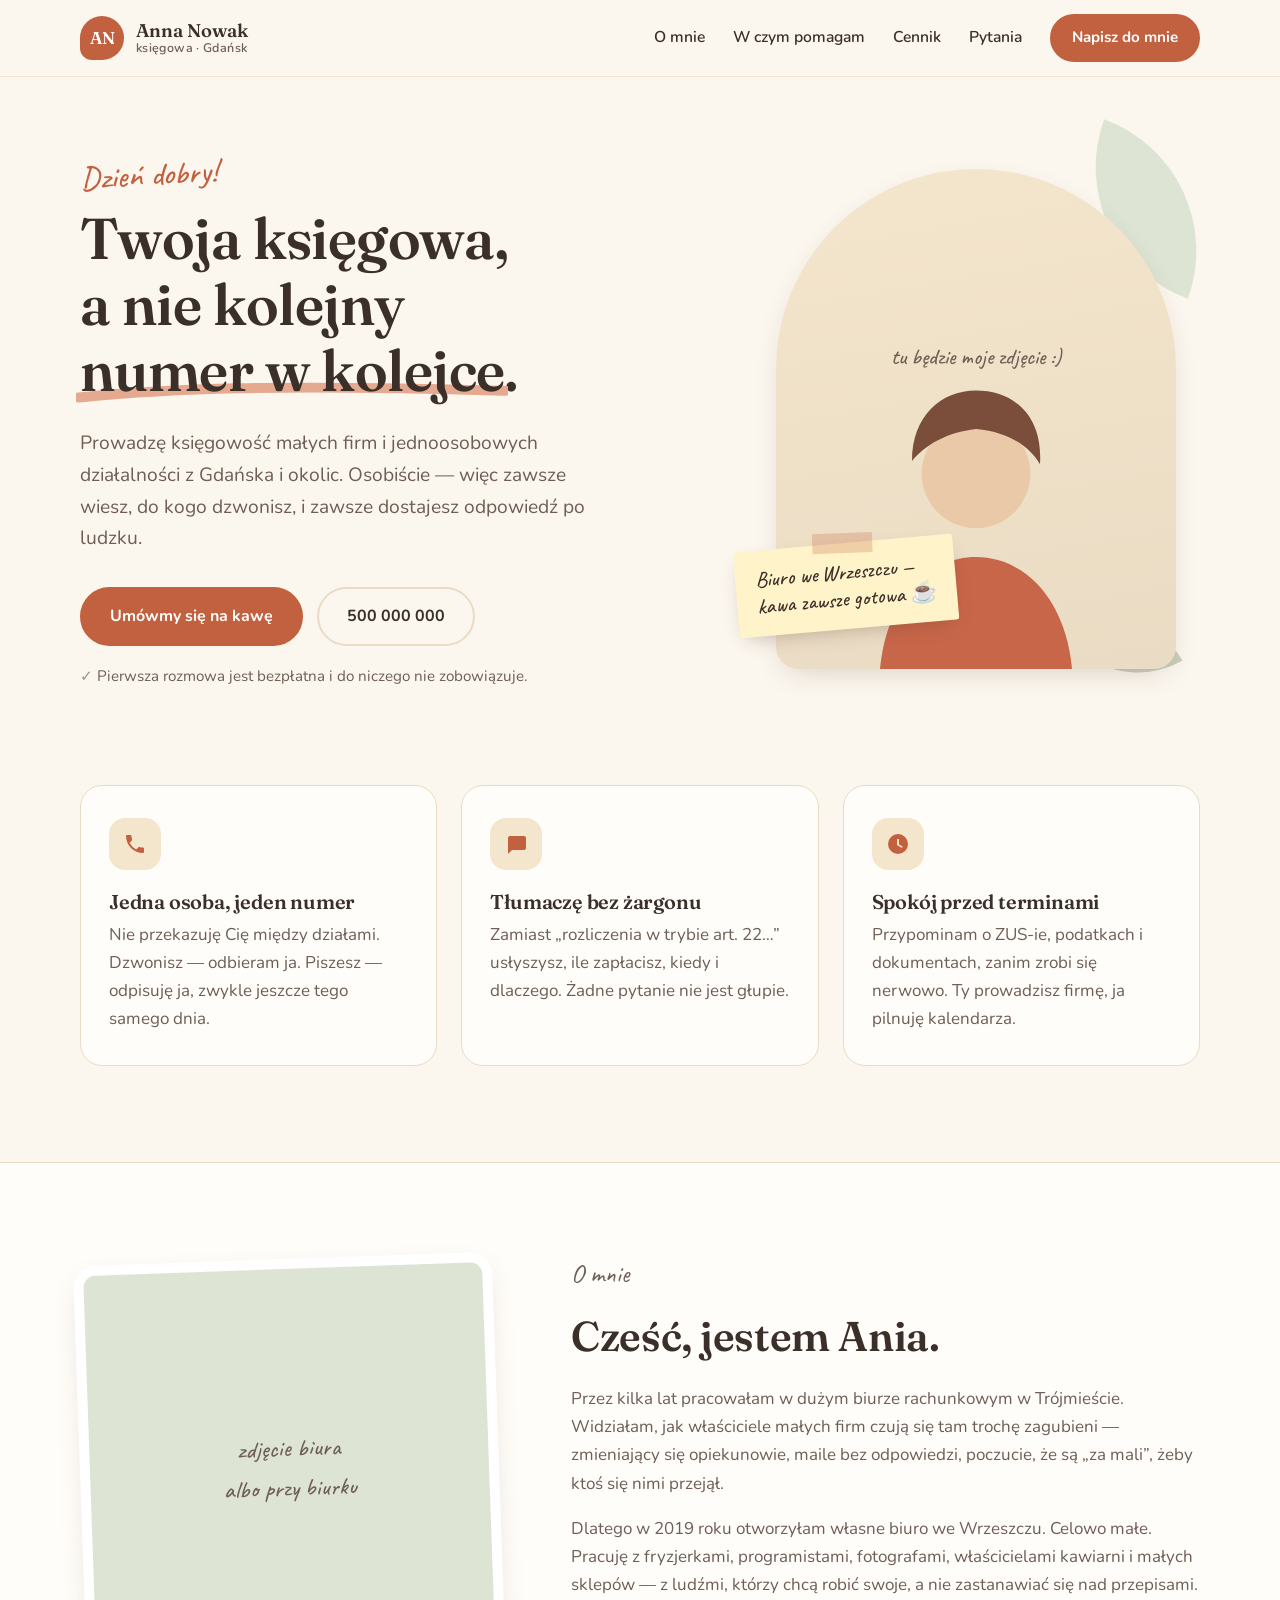
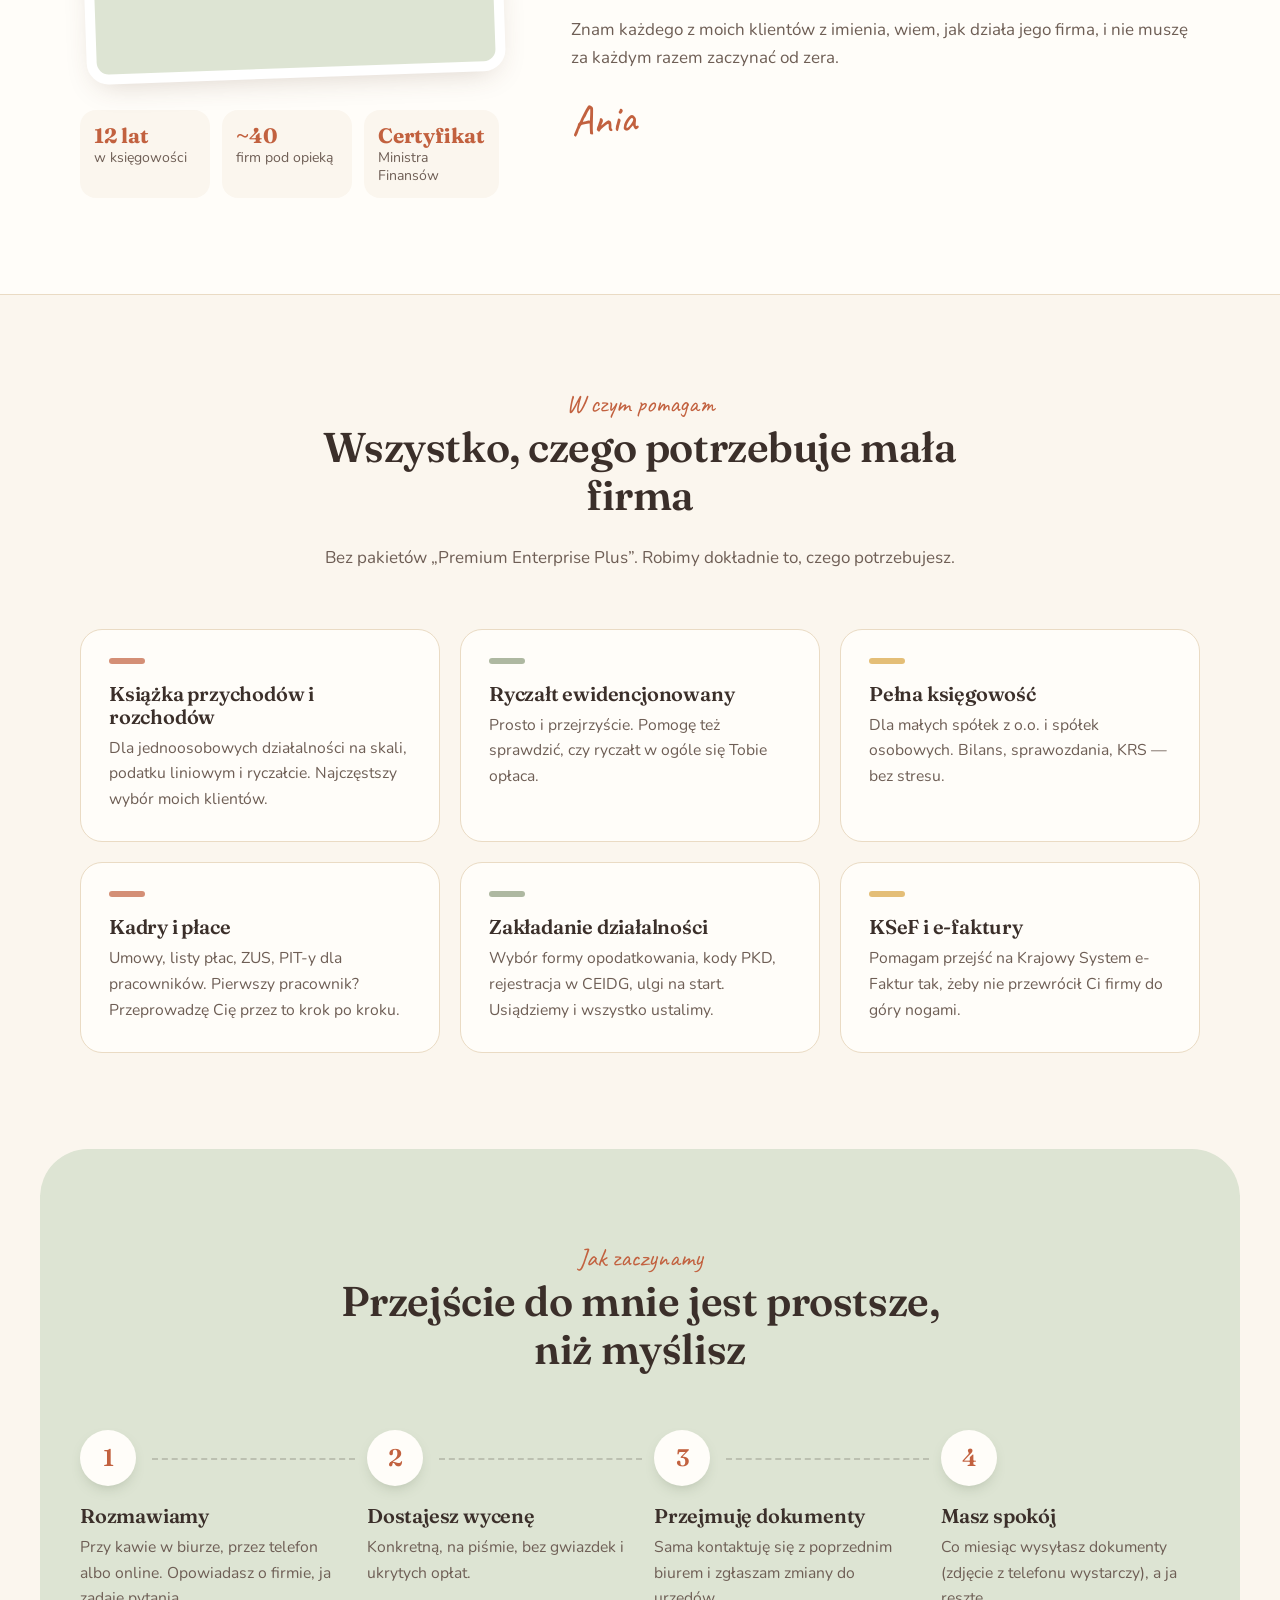
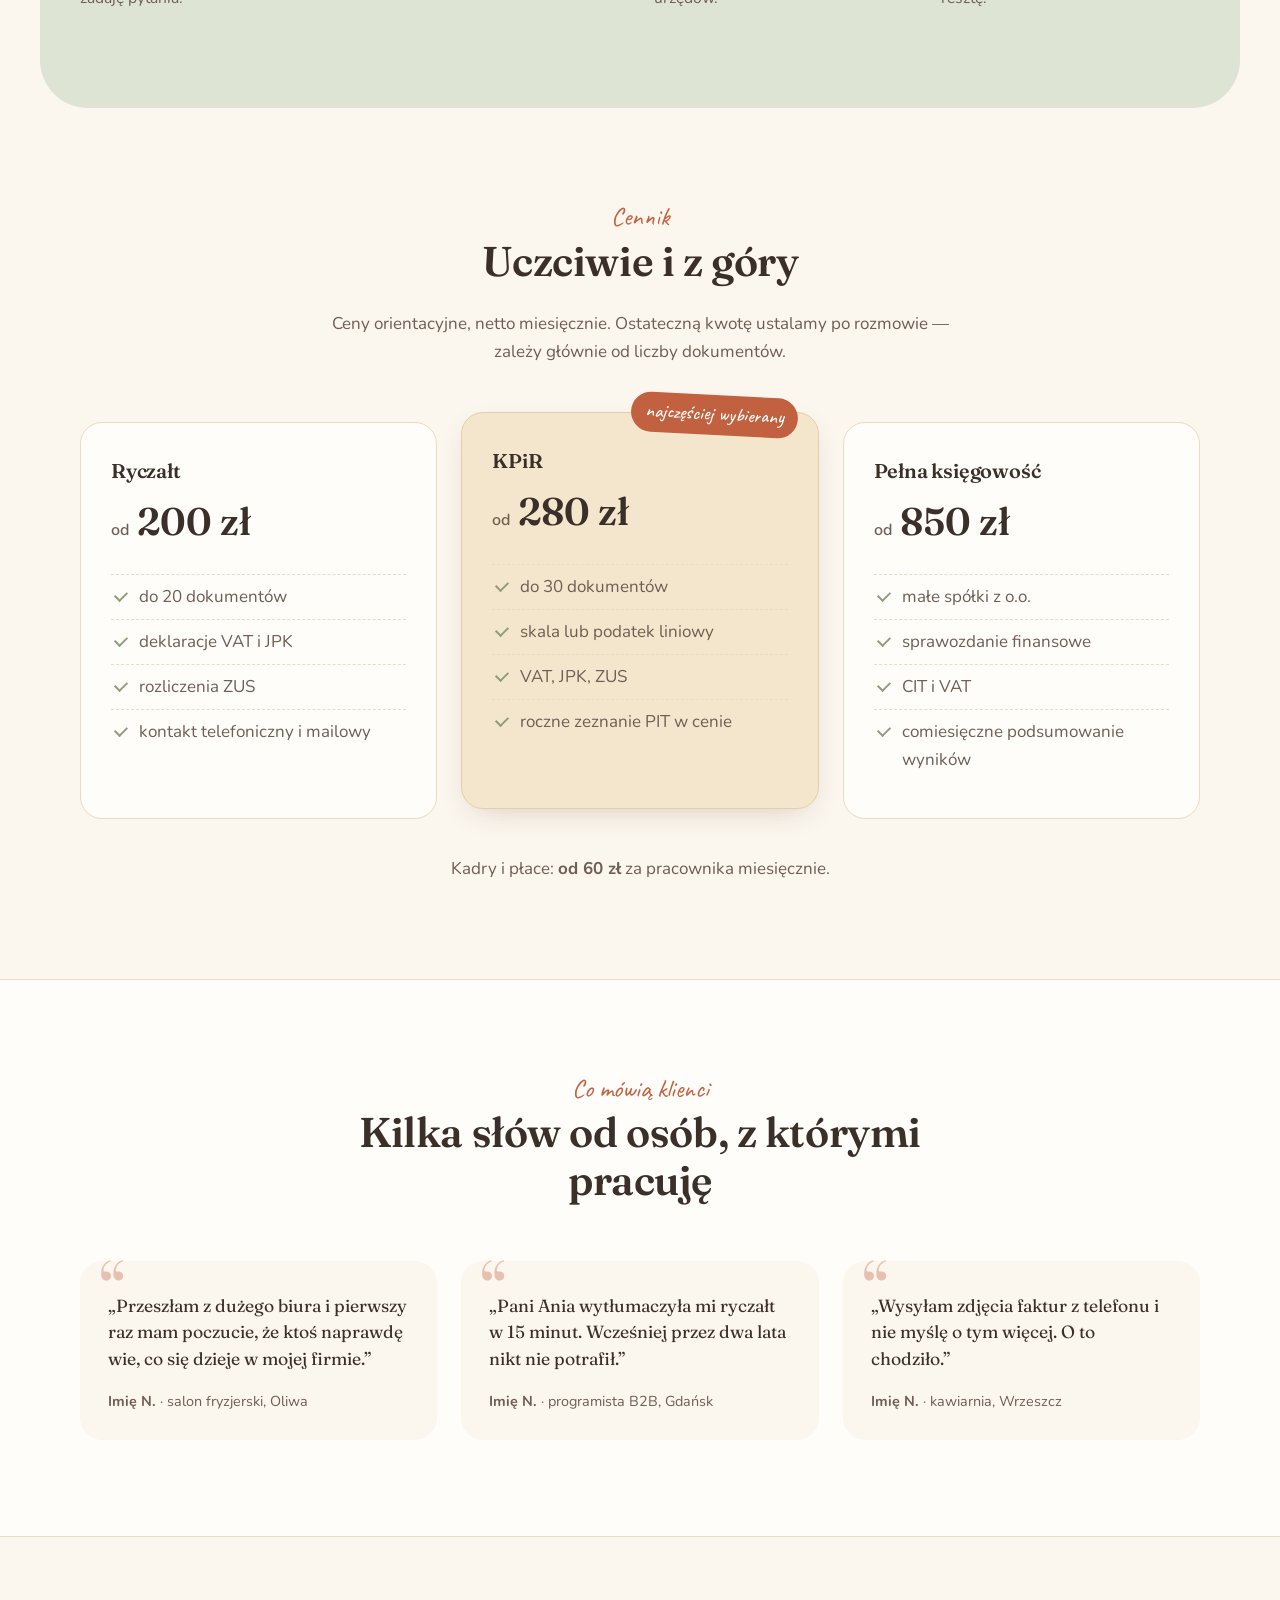
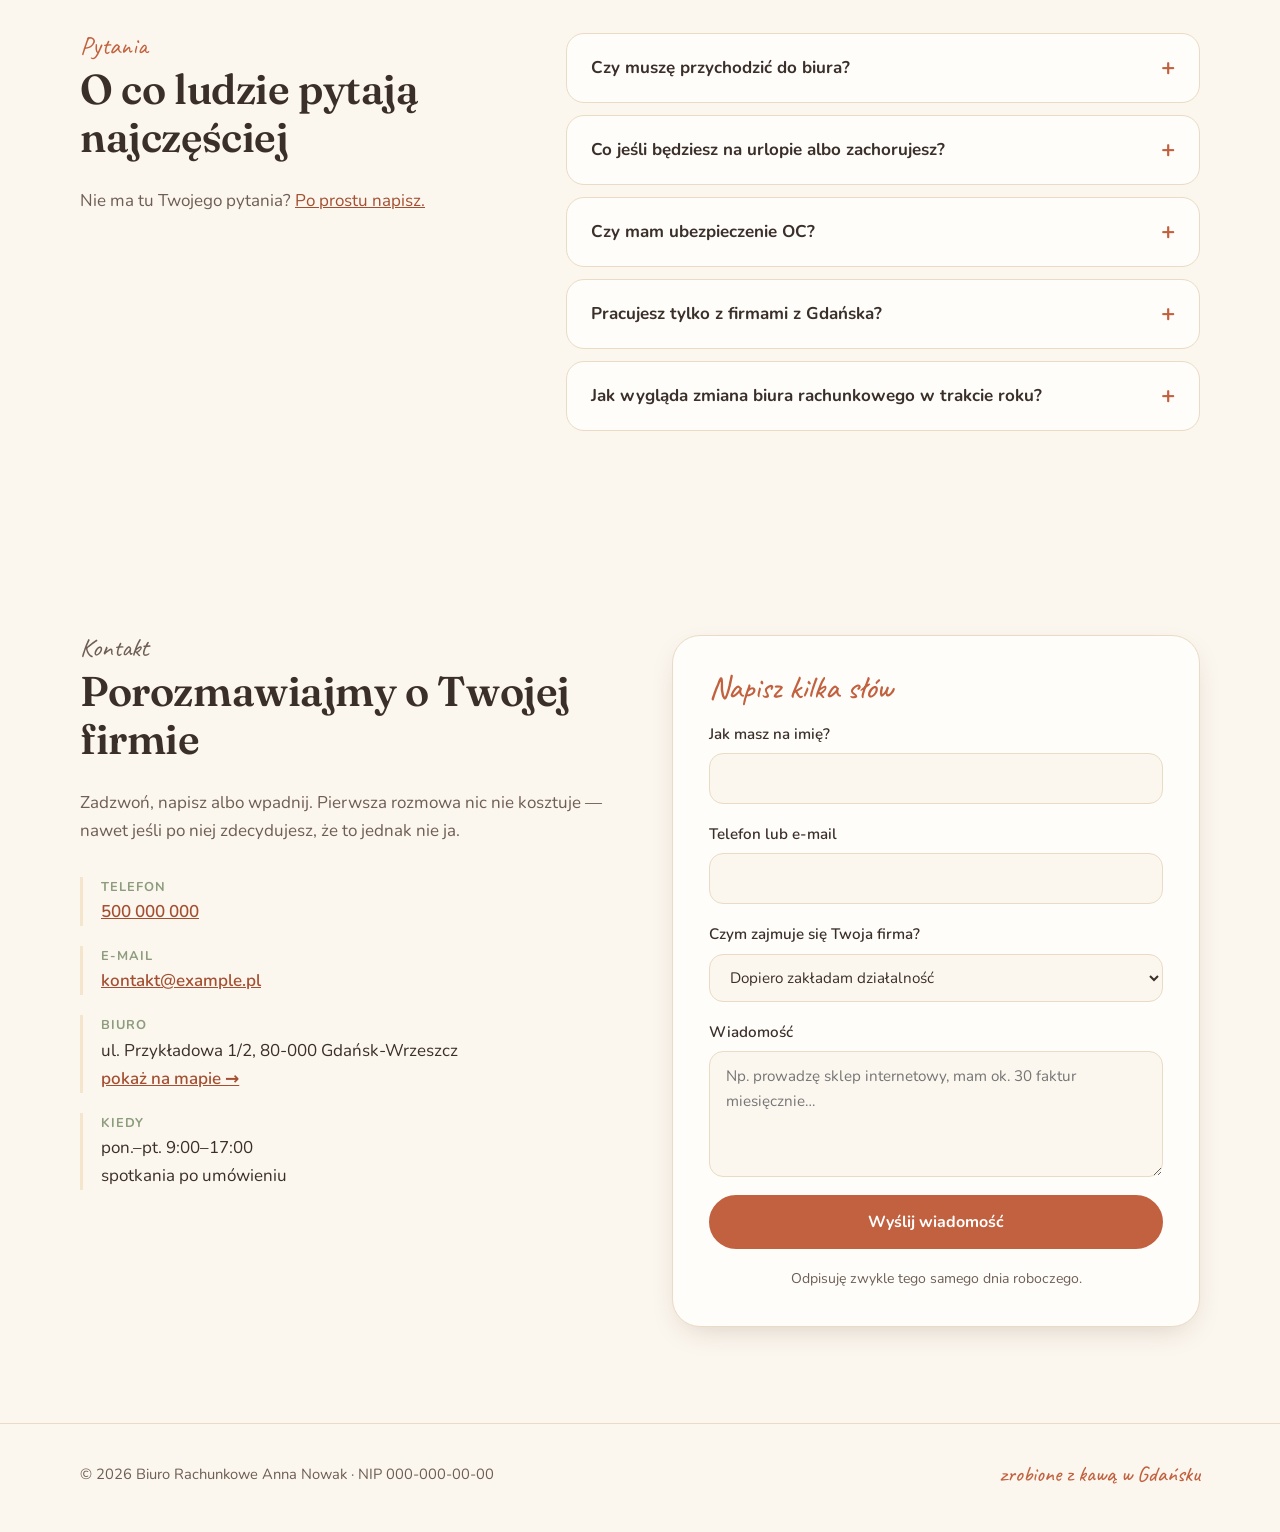
==== index.html @ 8cbbd79c "Pierwsza wersja strony księgowej (terakota + granat) Co-Authored-By: Claude Opus 5.5 <noreply@anthro" ====
<!doctype html>
<html lang="pl">
<head>
  <meta charset="utf-8">
  <meta name="viewport" content="width=device-width, initial-scale=1">
  <!-- Wersja testowa: usuń tę linijkę przed oficjalnym startem -->
  <meta name="robots" content="noindex, nofollow">
  <title>Anna Nowak — księgowa w Gdańsku</title>
  <meta name="description" content="Księgowość dla małych firm i jednoosobowych działalności w Gdańsku. Prowadzę ją osobiście — spokojnie, bez żargonu i bez call center.">
  <link rel="preconnect" href="https://fonts.googleapis.com">
  <link rel="preconnect" href="https://fonts.gstatic.com" crossorigin>
  <link href="https://fonts.googleapis.com/css2?family=Caveat:wght@500;700&family=Fraunces:opsz,wght@9..144,400;9..144,600&family=Nunito:wght@400;600;700&display=swap" rel="stylesheet">
  <link rel="stylesheet" href="style.css">
</head>
<body>

<!-- ============ NAWIGACJA ============ -->
<header class="nav">
  <div class="wrap nav__inner">
    <a href="#" class="logo">
      <span class="logo__mark">AN</span>
      <span class="logo__text">Anna Nowak<small>księgowa · Gdańsk</small></span>
    </a>
    <button class="nav__toggle" aria-label="Menu" aria-expanded="false">
      <span></span><span></span>
    </button>
    <nav class="nav__links">
      <a href="#o-mnie">O mnie</a>
      <a href="#uslugi">W czym pomagam</a>
      <a href="#cennik">Cennik</a>
      <a href="#pytania">Pytania</a>
      <a href="#kontakt" class="btn btn--small">Napisz do mnie</a>
    </nav>
  </div>
</header>

<main>

<!-- ============ HERO ============ -->
<section class="hero">
  <div class="wrap hero__grid">
    <div class="hero__text">
      <p class="hand hero__hello">Dzień dobry!</p>
      <h1>Twoja księgowa, <br>a nie kolejny <span class="underline">numer w kolejce</span>.</h1>
      <p class="lead">
        Prowadzę księgowość małych firm i jednoosobowych działalności z Gdańska i okolic.
        Osobiście — więc zawsze wiesz, do kogo dzwonisz, i zawsze dostajesz odpowiedź po ludzku.
      </p>
      <div class="hero__cta">
        <a href="#kontakt" class="btn">Umówmy się na kawę</a>
        <a href="tel:+48500000000" class="btn btn--ghost">500 000 000</a>
      </div>
      <p class="hero__note">Pierwsza rozmowa jest bezpłatna i do niczego nie zobowiązuje.</p>
    </div>

    <div class="hero__photo">
      <!-- Podmień na prawdziwe zdjęcie: <img src="zdjecie.jpg" alt="Anna Nowak w swoim biurze"> -->
      <div class="portrait">
        <svg viewBox="0 0 200 200" aria-hidden="true" class="portrait__art">
          <circle cx="100" cy="78" r="34" fill="#E9C9A8"/>
          <path d="M60 70c0-28 18-44 40-44s42 14 40 46c-6-10-18-20-40-22-18 2-32 10-40 20z" fill="#7A4E3A"/>
          <path d="M40 200c4-44 30-70 60-70s56 26 60 70z" fill="#C8664A"/>
        </svg>
        <span class="hand portrait__label">tu będzie moje zdjęcie :)</span>
      </div>
      <div class="sticky">
        <span class="hand">Biuro we Wrzeszczu —<br>kawa zawsze gotowa ☕</span>
      </div>
      <div class="leaf leaf--1" aria-hidden="true"></div>
      <div class="leaf leaf--2" aria-hidden="true"></div>
    </div>
  </div>
</section>

<!-- ============ DLACZEGO JA ============ -->
<section class="why">
  <div class="wrap">
    <div class="why__grid">
      <article class="card">
        <div class="card__icon">
          <svg viewBox="0 0 24 24"><path d="M6.6 10.8a15.1 15.1 0 0 0 6.6 6.6l2.2-2.2a1 1 0 0 1 1-.25 11.4 11.4 0 0 0 3.6.57 1 1 0 0 1 1 1V20a1 1 0 0 1-1 1A17 17 0 0 1 3 4a1 1 0 0 1 1-1h3.5a1 1 0 0 1 1 1c0 1.25.2 2.45.57 3.57a1 1 0 0 1-.25 1z"/></svg>
        </div>
        <h3>Jedna osoba, jeden numer</h3>
        <p>Nie przekazuję Cię między działami. Dzwonisz — odbieram ja. Piszesz — odpisuję ja, zwykle jeszcze tego samego dnia.</p>
      </article>
      <article class="card">
        <div class="card__icon">
          <svg viewBox="0 0 24 24"><path d="M4 4h16a2 2 0 0 1 2 2v10a2 2 0 0 1-2 2H8l-4 4V6a2 2 0 0 1 2-2z"/></svg>
        </div>
        <h3>Tłumaczę bez żargonu</h3>
        <p>Zamiast „rozliczenia w trybie art. 22…” usłyszysz, ile zapłacisz, kiedy i dlaczego. Żadne pytanie nie jest głupie.</p>
      </article>
      <article class="card">
        <div class="card__icon">
          <svg viewBox="0 0 24 24"><path d="M12 2a10 10 0 1 0 0 20 10 10 0 0 0 0-20zm1 5v5.4l3.7 2.2-.8 1.3L11 13V7z"/></svg>
        </div>
        <h3>Spokój przed terminami</h3>
        <p>Przypominam o ZUS-ie, podatkach i dokumentach, zanim zrobi się nerwowo. Ty prowadzisz firmę, ja pilnuję kalendarza.</p>
      </article>
    </div>
  </div>
</section>

<!-- ============ O MNIE ============ -->
<section class="about" id="o-mnie">
  <div class="wrap about__grid">
    <div class="about__side">
      <div class="about__frame">
        <!-- Drugie zdjęcie, np. biurko / biuro: <img src="biuro.jpg" alt="Moje biuro"> -->
        <div class="about__placeholder hand">zdjęcie biura<br>albo przy biurku</div>
      </div>
      <ul class="facts">
        <li><strong>12 lat</strong> w księgowości</li>
        <li><strong>~40</strong> firm pod opieką</li>
        <li><strong>Certyfikat</strong> Ministra Finansów</li>
      </ul>
    </div>
    <div class="about__text">
      <p class="eyebrow">O mnie</p>
      <h2>Cześć, jestem Ania.</h2>
      <p>
        Przez kilka lat pracowałam w dużym biurze rachunkowym w Trójmieście. Widziałam, jak
        właściciele małych firm czują się tam trochę zagubieni — zmieniający się opiekunowie,
        maile bez odpowiedzi, poczucie, że są „za mali”, żeby ktoś się nimi przejął.
      </p>
      <p>
        Dlatego w 2019 roku otworzyłam własne biuro we Wrzeszczu. Celowo małe. Pracuję z
        fryzjerkami, programistami, fotografami, właścicielami kawiarni i małych sklepów —
        z ludźmi, którzy chcą robić swoje, a nie zastanawiać się nad przepisami.
      </p>
      <p>
        Znam każdego z moich klientów z imienia, wiem, jak działa jego firma, i nie muszę
        za każdym razem zaczynać od zera.
      </p>
      <p class="signature hand">Ania</p>
    </div>
  </div>
</section>

<!-- ============ USŁUGI ============ -->
<section class="services" id="uslugi">
  <div class="wrap">
    <div class="section-head">
      <p class="eyebrow">W czym pomagam</p>
      <h2>Wszystko, czego potrzebuje mała firma</h2>
      <p class="section-head__sub">Bez pakietów „Premium Enterprise Plus”. Robimy dokładnie to, czego potrzebujesz.</p>
    </div>

    <div class="services__grid">
      <div class="service">
        <h3>Książka przychodów i rozchodów</h3>
        <p>Dla jednoosobowych działalności na skali, podatku liniowym i ryczałcie. Najczęstszy wybór moich klientów.</p>
      </div>
      <div class="service">
        <h3>Ryczałt ewidencjonowany</h3>
        <p>Prosto i przejrzyście. Pomogę też sprawdzić, czy ryczałt w ogóle się Tobie opłaca.</p>
      </div>
      <div class="service">
        <h3>Pełna księgowość</h3>
        <p>Dla małych spółek z o.o. i spółek osobowych. Bilans, sprawozdania, KRS — bez stresu.</p>
      </div>
      <div class="service">
        <h3>Kadry i płace</h3>
        <p>Umowy, listy płac, ZUS, PIT-y dla pracowników. Pierwszy pracownik? Przeprowadzę Cię przez to krok po kroku.</p>
      </div>
      <div class="service">
        <h3>Zakładanie działalności</h3>
        <p>Wybór formy opodatkowania, kody PKD, rejestracja w CEIDG, ulgi na start. Usiądziemy i wszystko ustalimy.</p>
      </div>
      <div class="service">
        <h3>KSeF i e-faktury</h3>
        <p>Pomagam przejść na Krajowy System e-Faktur tak, żeby nie przewrócił Ci firmy do góry nogami.</p>
      </div>
    </div>
  </div>
</section>

<!-- ============ JAK ZACZYNAMY ============ -->
<section class="steps">
  <div class="wrap">
    <div class="section-head">
      <p class="eyebrow">Jak zaczynamy</p>
      <h2>Przejście do mnie jest prostsze, niż myślisz</h2>
    </div>
    <ol class="steps__list">
      <li>
        <span class="steps__num">1</span>
        <h3>Rozmawiamy</h3>
        <p>Przy kawie w biurze, przez telefon albo online. Opowiadasz o firmie, ja zadaję pytania.</p>
      </li>
      <li>
        <span class="steps__num">2</span>
        <h3>Dostajesz wycenę</h3>
        <p>Konkretną, na piśmie, bez gwiazdek i ukrytych opłat.</p>
      </li>
      <li>
        <span class="steps__num">3</span>
        <h3>Przejmuję dokumenty</h3>
        <p>Sama kontaktuję się z poprzednim biurem i zgłaszam zmiany do urzędów.</p>
      </li>
      <li>
        <span class="steps__num">4</span>
        <h3>Masz spokój</h3>
        <p>Co miesiąc wysyłasz dokumenty (zdjęcie z telefonu wystarczy), a ja resztę.</p>
      </li>
    </ol>
  </div>
</section>

<!-- ============ CENNIK ============ -->
<section class="pricing" id="cennik">
  <div class="wrap">
    <div class="section-head">
      <p class="eyebrow">Cennik</p>
      <h2>Uczciwie i z góry</h2>
      <p class="section-head__sub">Ceny orientacyjne, netto miesięcznie. Ostateczną kwotę ustalamy po rozmowie — zależy głównie od liczby dokumentów.</p>
    </div>

    <div class="pricing__grid">
      <div class="price">
        <h3>Ryczałt</h3>
        <p class="price__amount"><span>od</span> 200 zł</p>
        <ul>
          <li>do 20 dokumentów</li>
          <li>deklaracje VAT i JPK</li>
          <li>rozliczenia ZUS</li>
          <li>kontakt telefoniczny i mailowy</li>
        </ul>
      </div>
      <div class="price price--featured">
        <span class="price__badge hand">najczęściej wybierany</span>
        <h3>KPiR</h3>
        <p class="price__amount"><span>od</span> 280 zł</p>
        <ul>
          <li>do 30 dokumentów</li>
          <li>skala lub podatek liniowy</li>
          <li>VAT, JPK, ZUS</li>
          <li>roczne zeznanie PIT w cenie</li>
        </ul>
      </div>
      <div class="price">
        <h3>Pełna księgowość</h3>
        <p class="price__amount"><span>od</span> 850 zł</p>
        <ul>
          <li>małe spółki z o.o.</li>
          <li>sprawozdanie finansowe</li>
          <li>CIT i VAT</li>
          <li>comiesięczne podsumowanie wyników</li>
        </ul>
      </div>
    </div>
    <p class="pricing__extra">Kadry i płace: <strong>od 60 zł</strong> za pracownika miesięcznie.</p>
  </div>
</section>

<!-- ============ OPINIE ============ -->
<!-- UWAGA: poniższe opinie są przykładowe — podmień je na prawdziwe opinie klientów (za ich zgodą) albo usuń sekcję. -->
<section class="testimonials">
  <div class="wrap">
    <div class="section-head">
      <p class="eyebrow">Co mówią klienci</p>
      <h2>Kilka słów od osób, z którymi pracuję</h2>
    </div>
    <div class="testimonials__grid">
      <figure class="quote">
        <blockquote>„Przeszłam z dużego biura i pierwszy raz mam poczucie, że ktoś naprawdę wie, co się dzieje w mojej firmie.”</blockquote>
        <figcaption><strong>Imię N.</strong> · salon fryzjerski, Oliwa</figcaption>
      </figure>
      <figure class="quote">
        <blockquote>„Pani Ania wytłumaczyła mi ryczałt w 15 minut. Wcześniej przez dwa lata nikt nie potrafił.”</blockquote>
        <figcaption><strong>Imię N.</strong> · programista B2B, Gdańsk</figcaption>
      </figure>
      <figure class="quote">
        <blockquote>„Wysyłam zdjęcia faktur z telefonu i nie myślę o tym więcej. O to chodziło.”</blockquote>
        <figcaption><strong>Imię N.</strong> · kawiarnia, Wrzeszcz</figcaption>
      </figure>
    </div>
  </div>
</section>

<!-- ============ FAQ ============ -->
<section class="faq" id="pytania">
  <div class="wrap faq__wrap">
    <div class="section-head section-head--left">
      <p class="eyebrow">Pytania</p>
      <h2>O co ludzie pytają najczęściej</h2>
      <p class="section-head__sub">Nie ma tu Twojego pytania? <a href="#kontakt">Po prostu napisz.</a></p>
    </div>
    <div class="faq__list">
      <details>
        <summary>Czy muszę przychodzić do biura?</summary>
        <p>Nie. Większość klientów przesyła dokumenty mailem lub przez aplikację, a rozmawiamy przez telefon. Ale jeśli wolisz spotkać się osobiście — zapraszam do Wrzeszcza.</p>
      </details>
      <details>
        <summary>Co jeśli będziesz na urlopie albo zachorujesz?</summary>
        <p>Terminy mam zaplanowane z wyprzedzeniem, a na wypadek dłuższej nieobecności współpracuję z zaufaną księgową, która zna moje procedury. Zawsze wiesz o tym z góry.</p>
      </details>
      <details>
        <summary>Czy mam ubezpieczenie OC?</summary>
        <p>Tak, mam obowiązkowe ubezpieczenie OC biura rachunkowego. Jeśli popełnię błąd — odpowiadam za niego ja, nie Ty.</p>
      </details>
      <details>
        <summary>Pracujesz tylko z firmami z Gdańska?</summary>
        <p>Najwięcej moich klientów jest z Trójmiasta, ale dzięki pracy zdalnej prowadzę też firmy z całej Polski.</p>
      </details>
      <details>
        <summary>Jak wygląda zmiana biura rachunkowego w trakcie roku?</summary>
        <p>To prostsze, niż się wydaje. Zwykle wystarczy wypowiedzieć umowę obecnemu biuru, a resztą — przejęciem dokumentów i zgłoszeniami — zajmę się ja.</p>
      </details>
    </div>
  </div>
</section>

<!-- ============ KONTAKT ============ -->
<section class="contact" id="kontakt">
  <div class="wrap contact__grid">
    <div class="contact__info">
      <p class="eyebrow">Kontakt</p>
      <h2>Porozmawiajmy o Twojej firmie</h2>
      <p>Zadzwoń, napisz albo wpadnij. Pierwsza rozmowa nic nie kosztuje — nawet jeśli po niej zdecydujesz, że to jednak nie ja.</p>

      <ul class="contact__list">
        <li>
          <span class="contact__label">Telefon</span>
          <a href="tel:+48500000000">500 000 000</a>
        </li>
        <li>
          <span class="contact__label">E-mail</span>
          <a href="mailto:kontakt@example.pl">kontakt@example.pl</a>
        </li>
        <li>
          <span class="contact__label">Biuro</span>
          ul. Przykładowa 1/2, 80-000 Gdańsk-Wrzeszcz<br>
          <a href="https://maps.google.com/?q=Gdańsk+Wrzeszcz" target="_blank" rel="noopener">pokaż na mapie →</a>
        </li>
        <li>
          <span class="contact__label">Kiedy</span>
          pon.–pt. 9:00–17:00<br>spotkania po umówieniu
        </li>
      </ul>
    </div>

    <form class="contact__form" action="mailto:kontakt@example.pl" method="post" enctype="text/plain">
      <p class="hand contact__form-title">Napisz kilka słów</p>
      <label>
        Jak masz na imię?
        <input type="text" name="imie" required>
      </label>
      <label>
        Telefon lub e-mail
        <input type="text" name="kontakt" required>
      </label>
      <label>
        Czym zajmuje się Twoja firma?
        <select name="forma">
          <option>Dopiero zakładam działalność</option>
          <option>Jednoosobowa działalność</option>
          <option>Spółka</option>
          <option>Jeszcze nie wiem</option>
        </select>
      </label>
      <label>
        Wiadomość
        <textarea name="wiadomosc" rows="4" placeholder="Np. prowadzę sklep internetowy, mam ok. 30 faktur miesięcznie…"></textarea>
      </label>
      <button type="submit" class="btn btn--full">Wyślij wiadomość</button>
      <p class="contact__small">Odpisuję zwykle tego samego dnia roboczego.</p>
    </form>
  </div>
</section>

</main>

<footer class="footer">
  <div class="wrap footer__inner">
    <p>© <span id="year"></span> Biuro Rachunkowe Anna Nowak · NIP 000-000-00-00</p>
    <p class="hand">zrobione z kawą w Gdańsku</p>
  </div>
</footer>

<script>
  document.getElementById('year').textContent = new Date().getFullYear();
  const toggle = document.querySelector('.nav__toggle');
  const links = document.querySelector('.nav__links');
  toggle.addEventListener('click', () => {
    const open = links.classList.toggle('is-open');
    toggle.classList.toggle('is-open', open);
    toggle.setAttribute('aria-expanded', open);
  });
  links.querySelectorAll('a').forEach(a => a.addEventListener('click', () => {
    links.classList.remove('is-open');
    toggle.classList.remove('is-open');
    toggle.setAttribute('aria-expanded', false);
  }));
</script>
</body>
</html>
---- style.css ----
:root {
  --cream: #FBF6EE;
  --paper: #FFFDF9;
  --butter: #F4E6CC;
  --sand: #EADBC4;
  --ink: #3B2F2A;
  --ink-soft: #6E5E55;
  --terra: #C2613F;
  --terra-dark: #A44F31;
  --sage: #8C9C7C;
  --sage-light: #DDE4D3;
  --radius: 22px;
  --shadow: 0 10px 30px -12px rgba(92, 60, 40, .25);
  --serif: 'Fraunces', Georgia, serif;
  --sans: 'Nunito', system-ui, sans-serif;
  --hand: 'Caveat', cursive;
}

* { box-sizing: border-box; margin: 0; padding: 0; }

html { scroll-behavior: smooth; scroll-padding-top: 90px; }

body {
  font-family: var(--sans);
  font-size: 17px;
  line-height: 1.65;
  color: var(--ink);
  background: var(--cream);
  -webkit-font-smoothing: antialiased;
}

img { max-width: 100%; display: block; }
a { color: var(--terra-dark); }

.wrap { width: min(1120px, 100% - 40px); margin-inline: auto; }

h1, h2, h3 { font-family: var(--serif); font-weight: 600; line-height: 1.15; letter-spacing: -.01em; }
h1 { font-size: clamp(2.3rem, 5vw, 3.6rem); }
h2 { font-size: clamp(1.8rem, 3.6vw, 2.6rem); margin-bottom: .6em; }
h3 { font-size: 1.25rem; margin-bottom: .4em; }

.hand { font-family: var(--hand); font-weight: 500; }

.eyebrow {
  font-family: var(--hand);
  font-size: 1.6rem;
  color: var(--terra);
  line-height: 1;
  margin-bottom: .3em;
}

section { padding: 96px 0; }

/* ---------- przyciski ---------- */
.btn {
  display: inline-block;
  padding: 14px 28px;
  border-radius: 999px;
  background: var(--terra);
  color: #fff;
  font-weight: 700;
  text-decoration: none;
  border: 2px solid var(--terra);
  transition: transform .2s, background .2s, box-shadow .2s;
  cursor: pointer;
  font-family: inherit;
  font-size: 1rem;
}
.btn:hover { background: var(--terra-dark); border-color: var(--terra-dark); transform: translateY(-2px); box-shadow: var(--shadow); }
.btn--ghost { background: transparent; color: var(--ink); border-color: var(--sand); }
.btn--ghost:hover { background: var(--paper); color: var(--ink); border-color: var(--terra); }
.btn--small { padding: 9px 20px; font-size: .95rem; }
.btn--full { width: 100%; }

/* ---------- nawigacja ---------- */
.nav {
  position: sticky; top: 0; z-index: 50;
  background: rgba(251, 246, 238, .88);
  backdrop-filter: blur(10px);
  border-bottom: 1px solid rgba(234, 219, 196, .6);
}
.nav__inner { display: flex; align-items: center; justify-content: space-between; height: 76px; }

.logo { display: flex; align-items: center; gap: 12px; text-decoration: none; color: var(--ink); }
.logo__mark {
  display: grid; place-items: center;
  width: 44px; height: 44px;
  border-radius: 50% 50% 50% 12px;
  background: var(--terra); color: #fff;
  font-family: var(--serif); font-weight: 600;
}
.logo__text { font-family: var(--serif); font-weight: 600; font-size: 1.15rem; line-height: 1.1; }
.logo__text small { display: block; font-family: var(--sans); font-weight: 600; font-size: .78rem; color: var(--ink-soft); letter-spacing: .03em; }

.nav__links { display: flex; align-items: center; gap: 28px; }
.nav__links a:not(.btn) { color: var(--ink); text-decoration: none; font-weight: 600; font-size: .98rem; position: relative; }
.nav__links a:not(.btn)::after {
  content: ''; position: absolute; left: 0; right: 0; bottom: -4px; height: 2px;
  background: var(--terra); transform: scaleX(0); transition: transform .25s; transform-origin: left;
  border-radius: 2px;
}
.nav__links a:not(.btn):hover::after { transform: scaleX(1); }

.nav__toggle { display: none; background: none; border: 0; width: 40px; height: 40px; cursor: pointer; position: relative; }
.nav__toggle span { position: absolute; left: 8px; right: 8px; height: 2px; background: var(--ink); border-radius: 2px; transition: .25s; }
.nav__toggle span:first-child { top: 15px; }
.nav__toggle span:last-child { top: 23px; }
.nav__toggle.is-open span:first-child { top: 19px; transform: rotate(45deg); }
.nav__toggle.is-open span:last-child { top: 19px; transform: rotate(-45deg); }

/* ---------- hero ---------- */
.hero { padding: 72px 0 96px; overflow: hidden; }
.hero__grid { display: grid; grid-template-columns: 1.15fr .85fr; gap: 64px; align-items: center; }
.hero__hello { font-size: 2rem; color: var(--terra); margin-bottom: 4px; transform: rotate(-3deg); display: inline-block; }
.hero h1 { margin-bottom: 24px; }
.underline { position: relative; white-space: nowrap; z-index: 0; }
.underline::after {
  content: ''; position: absolute; left: -4px; right: -4px; bottom: 2px; height: .38em; z-index: -1;
  background: url("data:image/svg+xml,%3Csvg xmlns='http://www.w3.org/2000/svg' viewBox='0 0 200 20' preserveAspectRatio='none'%3E%3Cpath d='M2 14c40-8 90-12 196-6' stroke='%23E4A98E' stroke-width='9' fill='none' stroke-linecap='round'/%3E%3C/svg%3E") no-repeat center / 100% 100%;
}
.lead { font-size: 1.2rem; color: var(--ink-soft); max-width: 540px; margin-bottom: 32px; }
.hero__cta { display: flex; flex-wrap: wrap; gap: 14px; }
.hero__note { margin-top: 18px; font-size: .95rem; color: var(--ink-soft); }
.hero__note::before { content: '✓ '; color: var(--sage); font-weight: 700; }

.hero__photo { position: relative; justify-self: center; width: 100%; max-width: 400px; }
.portrait {
  position: relative; z-index: 2;
  aspect-ratio: 4 / 5;
  border-radius: 200px 200px var(--radius) var(--radius);
  background: linear-gradient(170deg, var(--butter), var(--sand));
  overflow: hidden;
  box-shadow: var(--shadow);
  display: flex; align-items: flex-end; justify-content: center;
}
.portrait img { width: 100%; height: 100%; object-fit: cover; }
.portrait__art { width: 80%; }
.portrait__label { position: absolute; top: 34%; left: 0; right: 0; text-align: center; font-size: 1.4rem; color: var(--ink-soft); }

.sticky {
  position: absolute; z-index: 3; left: -40px; bottom: 40px;
  background: #FFF4C9;
  padding: 16px 20px;
  font-size: 1.35rem; line-height: 1.2;
  transform: rotate(-5deg);
  box-shadow: 0 8px 20px -8px rgba(92, 60, 40, .35);
  border-radius: 3px;
}
.sticky::before {
  content: ''; position: absolute; top: -10px; left: 50%; width: 60px; height: 20px; margin-left: -30px;
  background: rgba(194, 97, 63, .25); transform: rotate(3deg);
}

.leaf { position: absolute; border-radius: 0 100% 0 100%; background: var(--sage-light); z-index: 1; }
.leaf--1 { width: 140px; height: 140px; top: -30px; right: -40px; transform: rotate(20deg); }
.leaf--2 { width: 90px; height: 90px; bottom: -20px; right: 10px; background: var(--sage); opacity: .45; transform: rotate(-30deg); }

/* ---------- dlaczego ja ---------- */
.why { padding-top: 0; }
.why__grid { display: grid; grid-template-columns: repeat(3, 1fr); gap: 24px; }
.card {
  background: var(--paper);
  padding: 32px 28px;
  border-radius: var(--radius);
  border: 1px solid var(--sand);
  transition: transform .25s, box-shadow .25s;
}
.card:hover { transform: translateY(-4px); box-shadow: var(--shadow); }
.card p { color: var(--ink-soft); }
.card__icon {
  width: 52px; height: 52px; border-radius: 16px;
  background: var(--butter);
  display: grid; place-items: center;
  margin-bottom: 20px;
}
.card__icon svg { width: 24px; height: 24px; fill: var(--terra); }

/* ---------- o mnie ---------- */
.about { background: var(--paper); border-block: 1px solid var(--sand); }
.about__grid { display: grid; grid-template-columns: .8fr 1.2fr; gap: 72px; align-items: center; }
.about__frame {
  aspect-ratio: 1;
  border-radius: var(--radius);
  background: var(--sage-light);
  overflow: hidden;
  transform: rotate(-2deg);
  box-shadow: var(--shadow);
  border: 10px solid #fff;
}
.about__frame img { width: 100%; height: 100%; object-fit: cover; }
.about__placeholder { height: 100%; display: grid; place-items: center; text-align: center; font-size: 1.5rem; color: var(--ink-soft); }
.facts { list-style: none; display: flex; gap: 12px; flex-wrap: wrap; margin-top: 32px; }
.facts li {
  flex: 1 1 100px;
  background: var(--cream);
  border-radius: 16px;
  padding: 12px 14px;
  font-size: .88rem; color: var(--ink-soft); line-height: 1.3;
}
.facts strong { display: block; font-family: var(--serif); font-size: 1.3rem; color: var(--terra); }
.about__text p { margin-bottom: 1em; color: var(--ink-soft); }
.about__text h2 { color: var(--ink); }
.signature { font-size: 2.6rem; color: var(--terra) !important; margin-top: -4px; transform: rotate(-4deg); display: inline-block; }

/* ---------- nagłówki sekcji ---------- */
.section-head { text-align: center; max-width: 640px; margin: 0 auto 56px; }
.section-head--left { text-align: left; margin: 0; }
.section-head__sub { color: var(--ink-soft); }

/* ---------- usługi ---------- */
.services__grid { display: grid; grid-template-columns: repeat(3, 1fr); gap: 20px; }
.service {
  padding: 28px;
  border-radius: var(--radius);
  background: var(--paper);
  border: 1px solid var(--sand);
  position: relative;
}
.service::before {
  content: ''; display: block; width: 36px; height: 6px; border-radius: 6px;
  background: var(--terra); opacity: .7; margin-bottom: 18px;
}
.service:nth-child(3n+2)::before { background: var(--sage); }
.service:nth-child(3n)::before { background: #D9A441; }
.service p { color: var(--ink-soft); font-size: .98rem; }

/* ---------- kroki ---------- */
.steps { background: var(--sage-light); border-radius: 48px; width: min(1200px, 100% - 24px); margin-inline: auto; }
.steps__list { list-style: none; display: grid; grid-template-columns: repeat(4, 1fr); gap: 28px; counter-reset: s; }
.steps__list li { position: relative; }
.steps__num {
  display: grid; place-items: center;
  width: 56px; height: 56px; margin-bottom: 18px;
  border-radius: 50%;
  background: var(--paper);
  font-family: var(--serif); font-size: 1.5rem; font-weight: 600; color: var(--terra);
  box-shadow: 0 6px 16px -8px rgba(60, 80, 50, .4);
}
.steps__list li:not(:last-child)::after {
  content: ''; position: absolute; top: 28px; left: 72px; right: -16px;
  border-top: 2px dashed rgba(59, 47, 42, .2);
}
.steps__list p { color: var(--ink-soft); font-size: .98rem; }

/* ---------- cennik ---------- */
.pricing__grid { display: grid; grid-template-columns: repeat(3, 1fr); gap: 24px; align-items: stretch; }
.price {
  background: var(--paper);
  border: 1px solid var(--sand);
  border-radius: var(--radius);
  padding: 36px 30px;
  position: relative;
}
.price--featured { background: var(--butter); border-color: #E6CFA3; transform: translateY(-10px); box-shadow: var(--shadow); }
.price__badge {
  position: absolute; top: -18px; right: 20px;
  background: var(--terra); color: #fff;
  padding: 4px 14px; border-radius: 999px;
  font-size: 1.2rem; transform: rotate(3deg);
}
.price__amount { font-family: var(--serif); font-size: 2.4rem; font-weight: 600; margin: 8px 0 20px; color: var(--ink); }
.price__amount span { font-size: 1rem; color: var(--ink-soft); font-family: var(--sans); font-weight: 600; }
.price ul { list-style: none; }
.price li { padding: 8px 0 8px 28px; position: relative; color: var(--ink-soft); border-top: 1px dashed var(--sand); }
.price li::before { content: ''; position: absolute; left: 4px; top: 16px; width: 10px; height: 6px; border-left: 2px solid var(--sage); border-bottom: 2px solid var(--sage); transform: rotate(-45deg); }
.pricing__extra { text-align: center; margin-top: 36px; color: var(--ink-soft); }

/* ---------- opinie ---------- */
.testimonials { background: var(--paper); border-block: 1px solid var(--sand); }
.testimonials__grid { display: grid; grid-template-columns: repeat(3, 1fr); gap: 24px; }
.quote {
  background: var(--cream);
  border-radius: var(--radius);
  padding: 32px 28px 26px;
  position: relative;
}
.quote::before {
  content: '“'; position: absolute; top: -8px; left: 20px;
  font-family: var(--serif); font-size: 5rem; line-height: 1; color: var(--terra); opacity: .35;
}
.quote blockquote { font-family: var(--serif); font-size: 1.1rem; line-height: 1.5; margin-bottom: 18px; position: relative; }
.quote figcaption { font-size: .9rem; color: var(--ink-soft); }

/* ---------- faq ---------- */
.faq__wrap { display: grid; grid-template-columns: .8fr 1.2fr; gap: 64px; align-items: start; }
.faq__list details {
  background: var(--paper);
  border: 1px solid var(--sand);
  border-radius: 18px;
  margin-bottom: 12px;
  padding: 0 24px;
  transition: background .2s;
}
.faq__list details[open] { background: #fff; }
.faq__list summary {
  cursor: pointer; list-style: none;
  padding: 20px 32px 20px 0;
  font-weight: 700; position: relative;
}
.faq__list summary::-webkit-details-marker { display: none; }
.faq__list summary::after {
  content: '+'; position: absolute; right: 0; top: 50%; transform: translateY(-50%);
  font-size: 1.5rem; color: var(--terra); transition: transform .25s;
}
.faq__list details[open] summary::after { transform: translateY(-50%) rotate(45deg); }
.faq__list details p { padding-bottom: 20px; color: var(--ink-soft); }

/* ---------- kontakt ---------- */
.contact__grid { display: grid; grid-template-columns: 1fr 1fr; gap: 64px; align-items: start; }
.contact__info > p { color: var(--ink-soft); }
.contact__list { list-style: none; margin-top: 32px; display: grid; gap: 20px; }
.contact__list li { padding-left: 18px; border-left: 3px solid var(--butter); }
.contact__label { display: block; font-size: .8rem; font-weight: 700; letter-spacing: .08em; text-transform: uppercase; color: var(--sage); }
.contact__list a { font-weight: 600; }

.contact__form {
  background: var(--paper);
  border: 1px solid var(--sand);
  border-radius: 28px;
  padding: 36px;
  box-shadow: var(--shadow);
  display: grid; gap: 18px;
}
.contact__form-title { font-size: 2rem; color: var(--terra); line-height: 1; }
.contact__form label { display: grid; gap: 6px; font-weight: 600; font-size: .95rem; }
.contact__form input,
.contact__form select,
.contact__form textarea {
  font: inherit; font-weight: 400;
  padding: 12px 16px;
  border-radius: 14px;
  border: 1.5px solid var(--sand);
  background: var(--cream);
  color: var(--ink);
  transition: border-color .2s, background .2s;
}
.contact__form input:focus,
.contact__form select:focus,
.contact__form textarea:focus { outline: none; border-color: var(--terra); background: #fff; }
.contact__form textarea { resize: vertical; }
.contact__small { font-size: .88rem; color: var(--ink-soft); text-align: center; }

/* ---------- stopka ---------- */
.footer { padding: 32px 0 40px; border-top: 1px solid var(--sand); color: var(--ink-soft); font-size: .92rem; }
.footer__inner { display: flex; justify-content: space-between; align-items: center; flex-wrap: wrap; gap: 8px; }
.footer .hand { font-size: 1.35rem; color: var(--terra); }

/* ---------- responsywność ---------- */
@media (max-width: 960px) {
  .hero__grid, .about__grid, .faq__wrap, .contact__grid { grid-template-columns: 1fr; gap: 48px; }
  .hero__photo { max-width: 340px; }
  .why__grid, .services__grid, .pricing__grid, .testimonials__grid { grid-template-columns: 1fr 1fr; }
  .steps__list { grid-template-columns: 1fr 1fr; }
  .steps__list li::after { display: none; }
  .price--featured { transform: none; }
  .about__side { max-width: 420px; }
}

@media (max-width: 760px) {
  body { font-size: 16px; }
  section { padding: 72px 0; }
  .wrap { width: calc(100% - 32px); }
  .nav__toggle { display: block; }
  .nav__links {
    position: absolute; top: 76px; left: 0; right: 0;
    flex-direction: column; gap: 4px; align-items: stretch;
    background: var(--cream);
    padding: 12px 16px 24px;
    border-bottom: 1px solid var(--sand);
    display: none;
  }
  .nav__links.is-open { display: flex; }
  .nav__links a:not(.btn) { padding: 12px 4px; }
  .nav__links .btn { text-align: center; margin-top: 8px; }
  .hero { padding-top: 40px; }
  .sticky { left: -8px; bottom: 24px; font-size: 1.2rem; }
  .leaf--1 { right: -10px; }
  .why__grid, .services__grid, .pricing__grid, .testimonials__grid, .steps__list { grid-template-columns: 1fr; }
  .pricing__grid { gap: 32px; }
  .steps { border-radius: 32px; width: calc(100% - 16px); }
  .contact__form { padding: 26px 20px; }
}
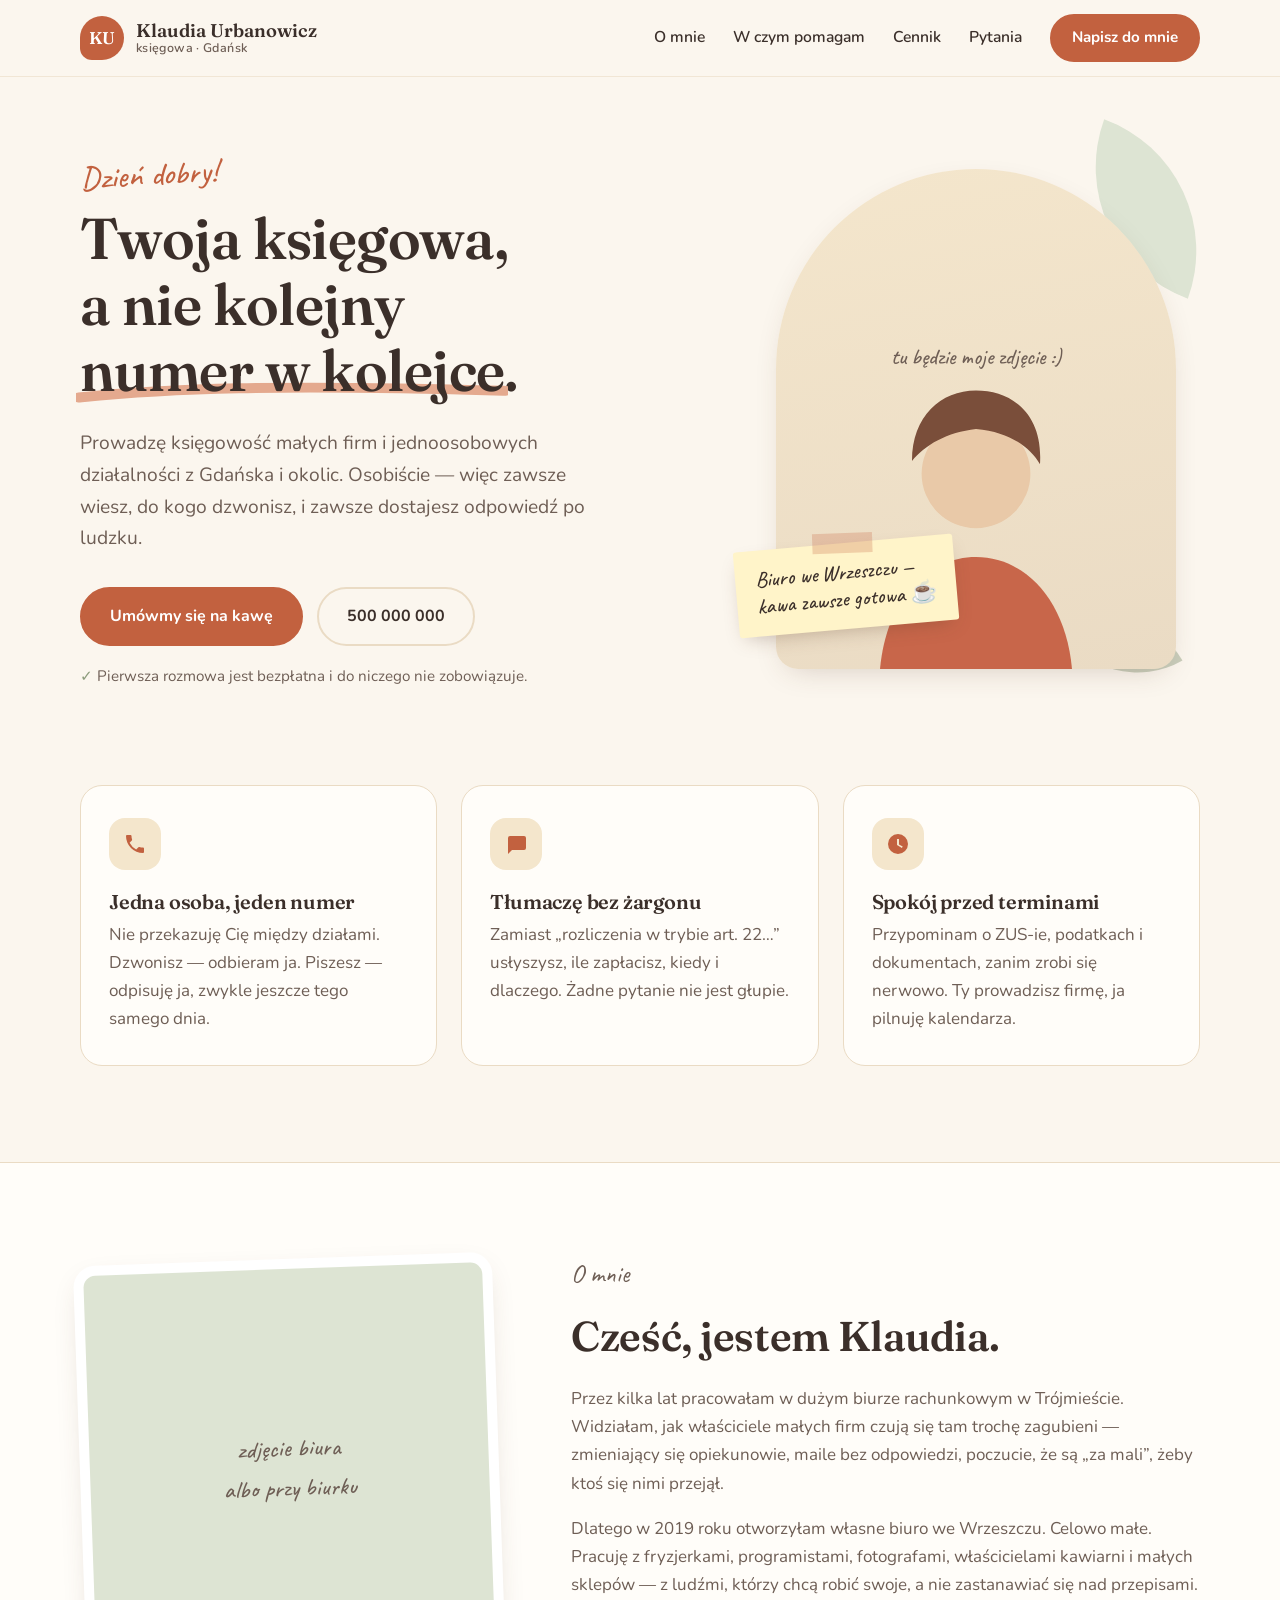
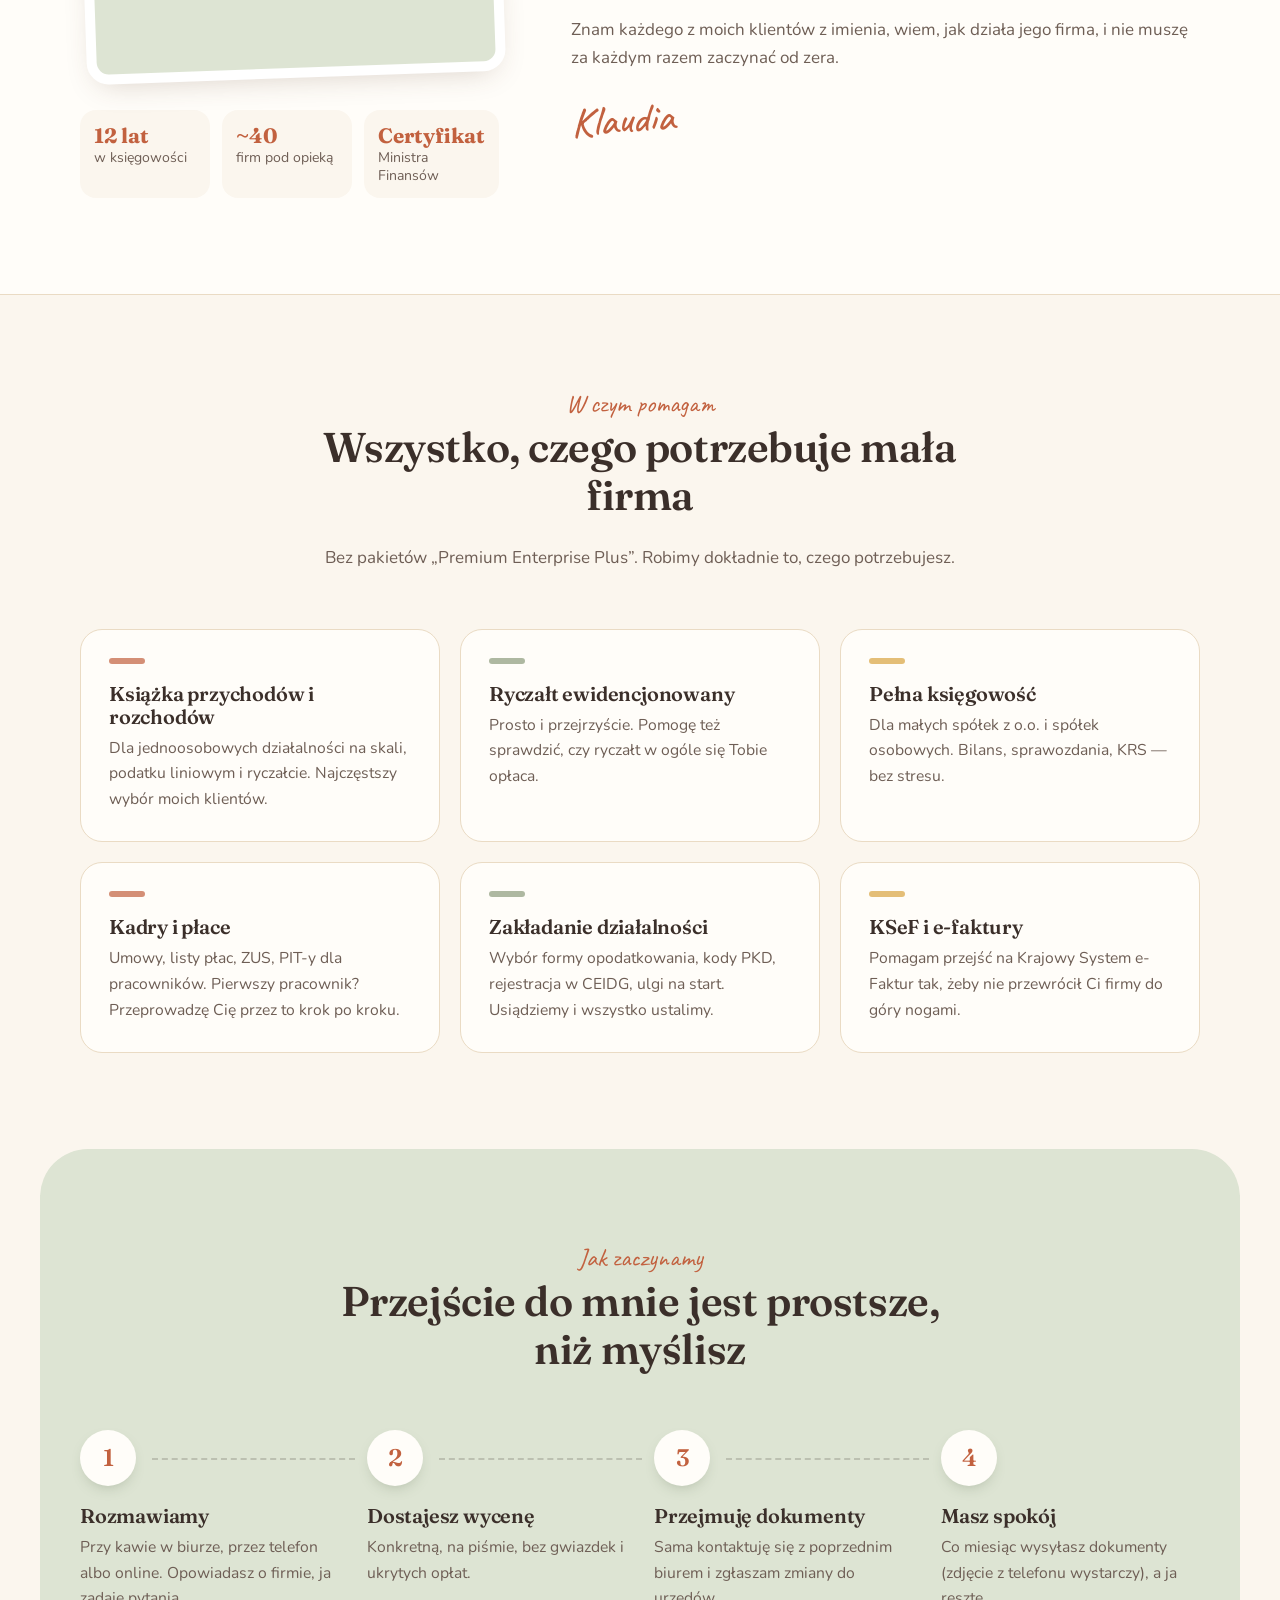
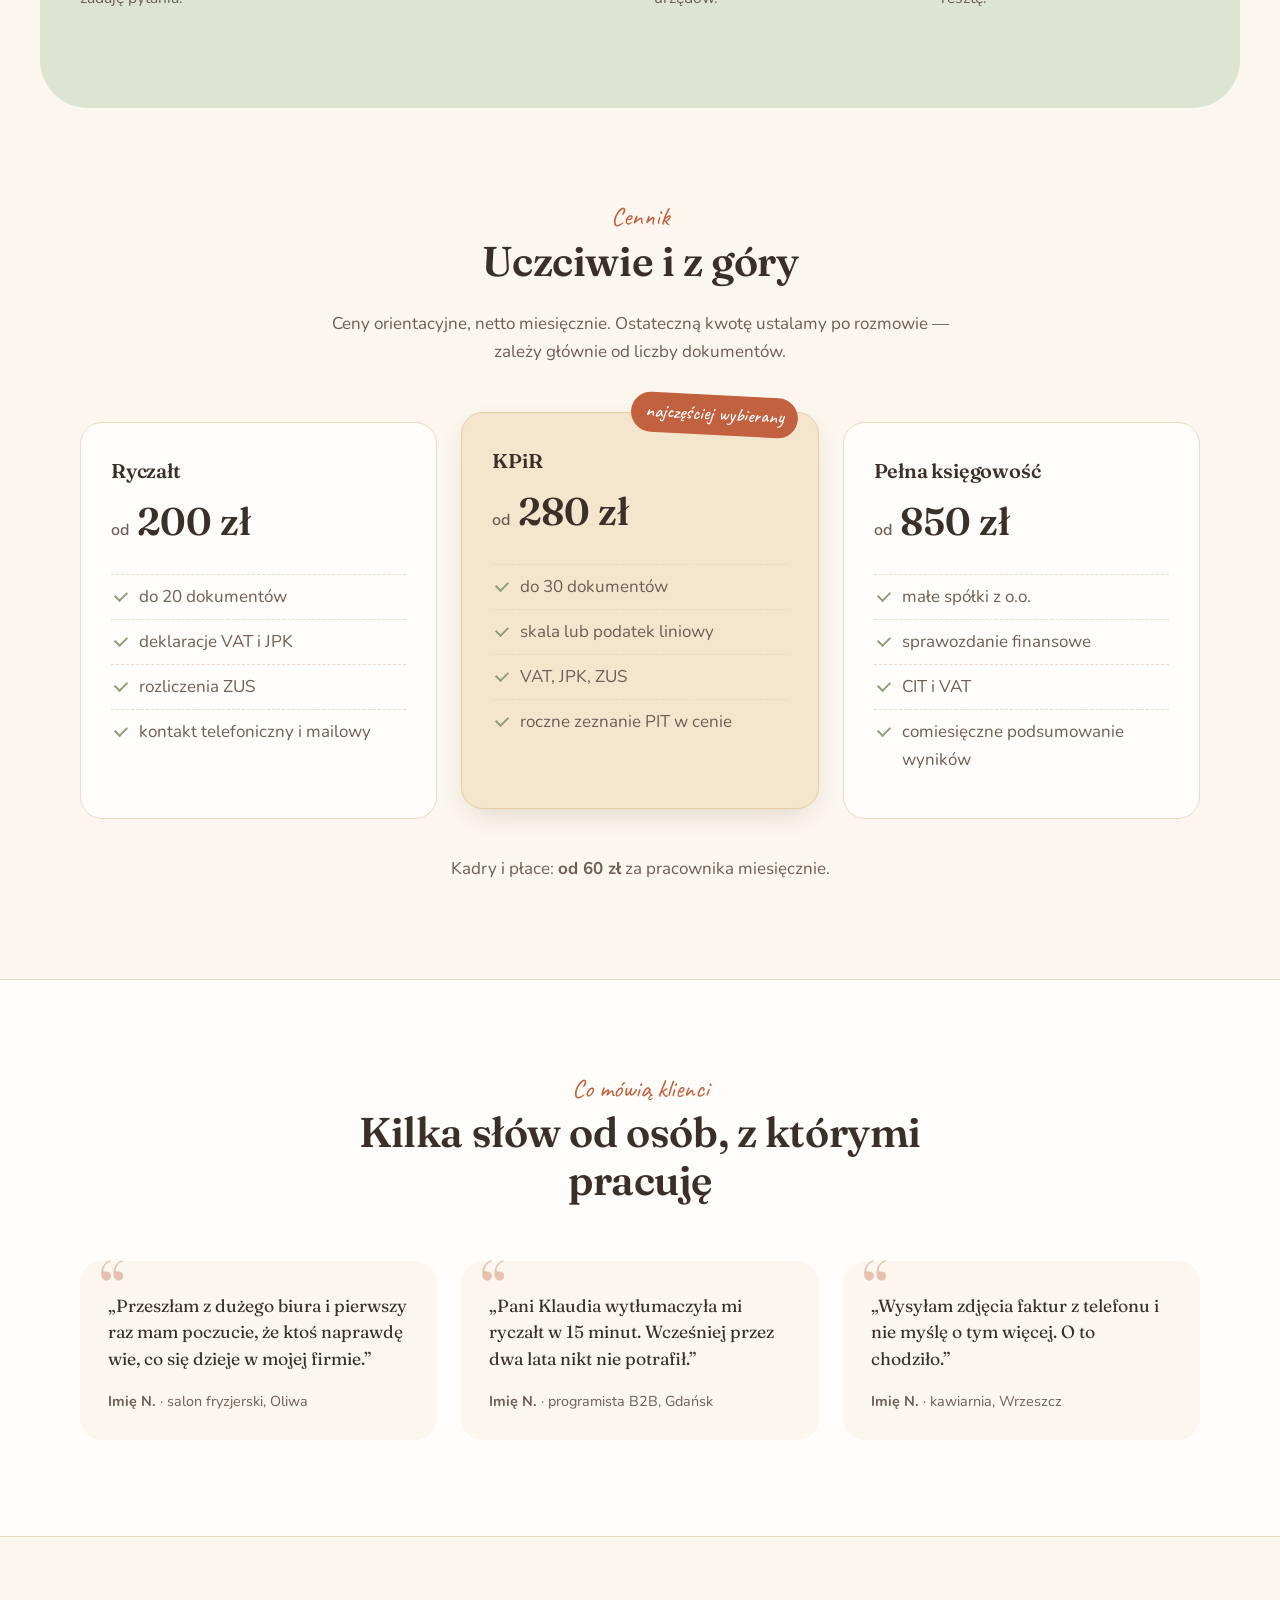
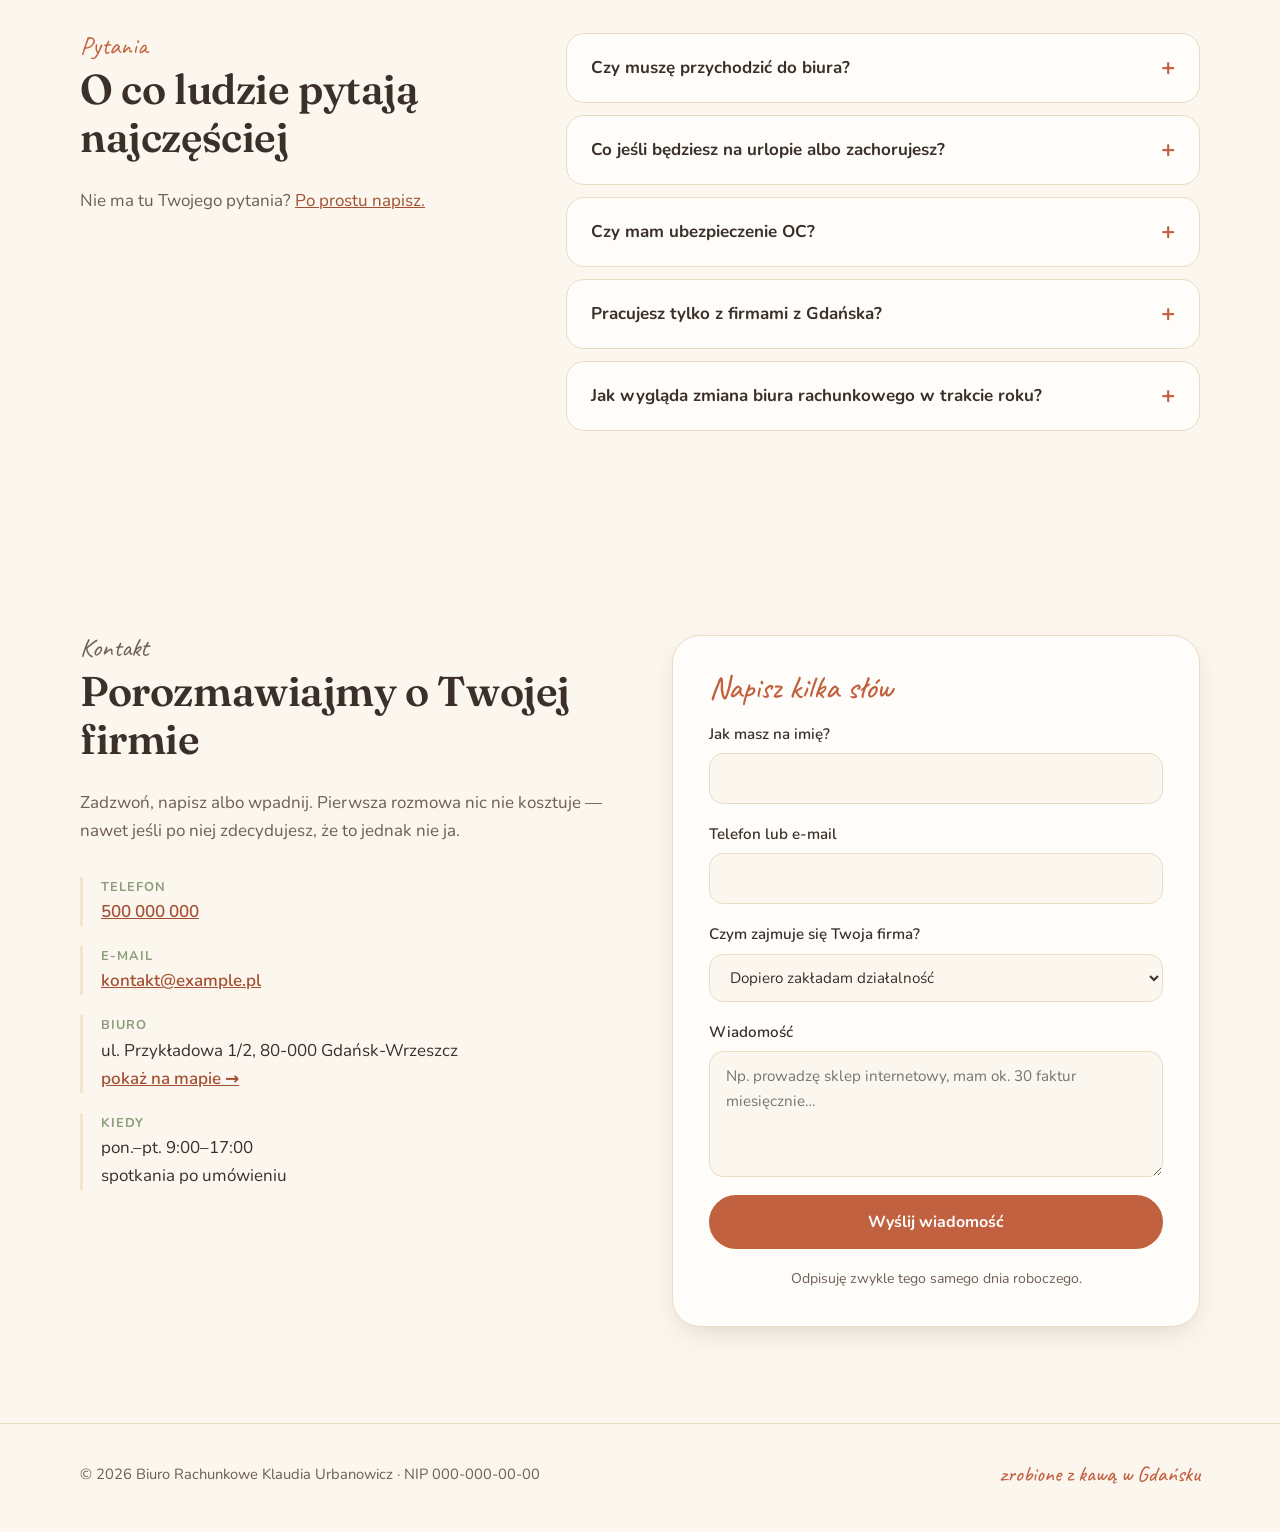
==== commit 96564a29: "Zmiana imienia i nazwiska na Klaudia Urbanowicz Co-Authored-By: Claude Opus 5.5 <noreply@anthropic.c" ====
--- a/index.html
+++ b/index.html
@@ -5,7 +5,7 @@
   <meta name="viewport" content="width=device-width, initial-scale=1">
   <!-- Wersja testowa: usuń tę linijkę przed oficjalnym startem -->
   <meta name="robots" content="noindex, nofollow">
-  <title>Anna Nowak — księgowa w Gdańsku</title>
+  <title>Klaudia Urbanowicz — księgowa w Gdańsku</title>
   <meta name="description" content="Księgowość dla małych firm i jednoosobowych działalności w Gdańsku. Prowadzę ją osobiście — spokojnie, bez żargonu i bez call center.">
   <link rel="preconnect" href="https://fonts.googleapis.com">
   <link rel="preconnect" href="https://fonts.gstatic.com" crossorigin>
@@ -18,8 +18,8 @@
 <header class="nav">
   <div class="wrap nav__inner">
     <a href="#" class="logo">
-      <span class="logo__mark">AN</span>
-      <span class="logo__text">Anna Nowak<small>księgowa · Gdańsk</small></span>
+      <span class="logo__mark">KU</span>
+      <span class="logo__text">Klaudia Urbanowicz<small>księgowa · Gdańsk</small></span>
     </a>
     <button class="nav__toggle" aria-label="Menu" aria-expanded="false">
       <span></span><span></span>
@@ -54,7 +54,7 @@
     </div>
 
     <div class="hero__photo">
-      <!-- Podmień na prawdziwe zdjęcie: <img src="zdjecie.jpg" alt="Anna Nowak w swoim biurze"> -->
+      <!-- Podmień na prawdziwe zdjęcie: <img src="zdjecie.jpg" alt="Klaudia Urbanowicz w swoim biurze"> -->
       <div class="portrait">
         <svg viewBox="0 0 200 200" aria-hidden="true" class="portrait__art">
           <circle cx="100" cy="78" r="34" fill="#E9C9A8"/>
@@ -117,7 +117,7 @@
     </div>
     <div class="about__text">
       <p class="eyebrow">O mnie</p>
-      <h2>Cześć, jestem Ania.</h2>
+      <h2>Cześć, jestem Klaudia.</h2>
       <p>
         Przez kilka lat pracowałam w dużym biurze rachunkowym w Trójmieście. Widziałam, jak
         właściciele małych firm czują się tam trochę zagubieni — zmieniający się opiekunowie,
@@ -132,7 +132,7 @@
         Znam każdego z moich klientów z imienia, wiem, jak działa jego firma, i nie muszę
         za każdym razem zaczynać od zera.
       </p>
-      <p class="signature hand">Ania</p>
+      <p class="signature hand">Klaudia</p>
     </div>
   </div>
 </section>
@@ -267,7 +267,7 @@
         <figcaption><strong>Imię N.</strong> · salon fryzjerski, Oliwa</figcaption>
       </figure>
       <figure class="quote">
-        <blockquote>„Pani Ania wytłumaczyła mi ryczałt w 15 minut. Wcześniej przez dwa lata nikt nie potrafił.”</blockquote>
+        <blockquote>„Pani Klaudia wytłumaczyła mi ryczałt w 15 minut. Wcześniej przez dwa lata nikt nie potrafił.”</blockquote>
         <figcaption><strong>Imię N.</strong> · programista B2B, Gdańsk</figcaption>
       </figure>
       <figure class="quote">
@@ -373,7 +373,7 @@
 
 <footer class="footer">
   <div class="wrap footer__inner">
-    <p>© <span id="year"></span> Biuro Rachunkowe Anna Nowak · NIP 000-000-00-00</p>
+    <p>© <span id="year"></span> Biuro Rachunkowe Klaudia Urbanowicz · NIP 000-000-00-00</p>
     <p class="hand">zrobione z kawą w Gdańsku</p>
   </div>
 </footer>
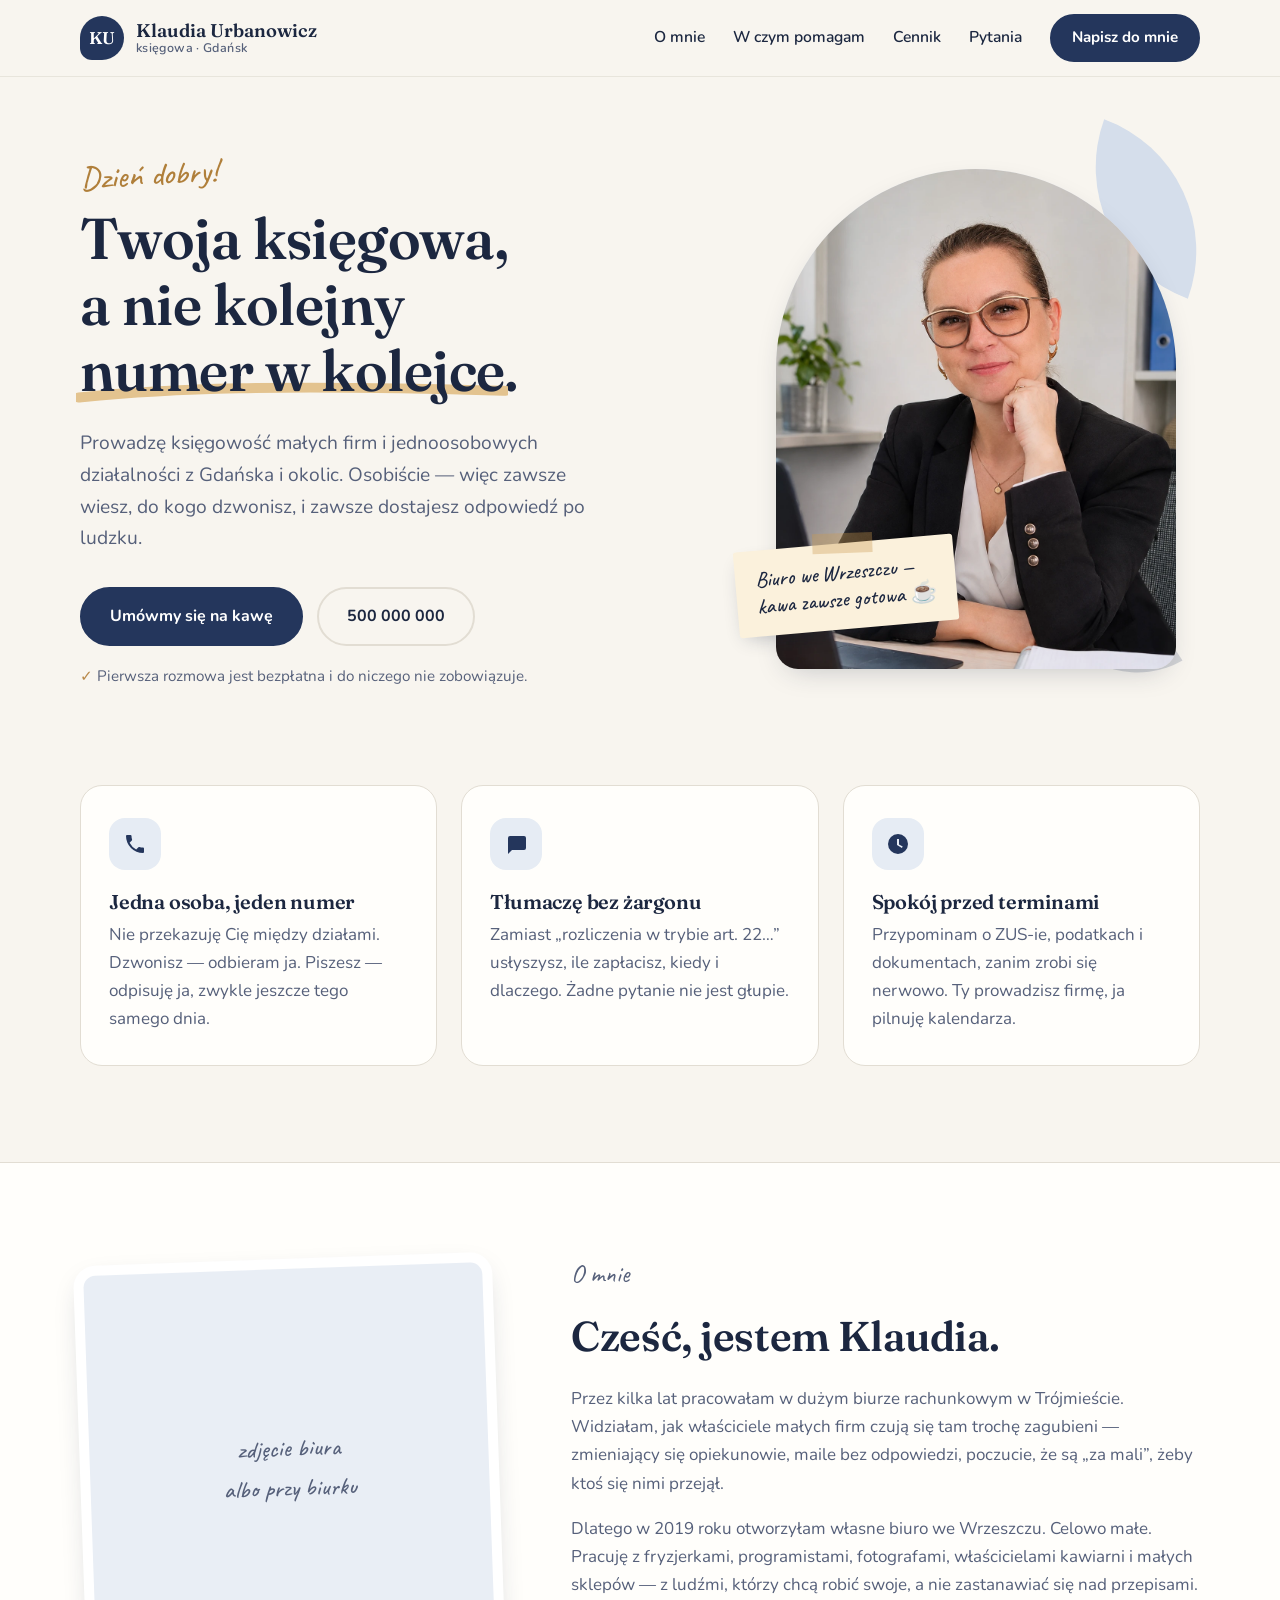
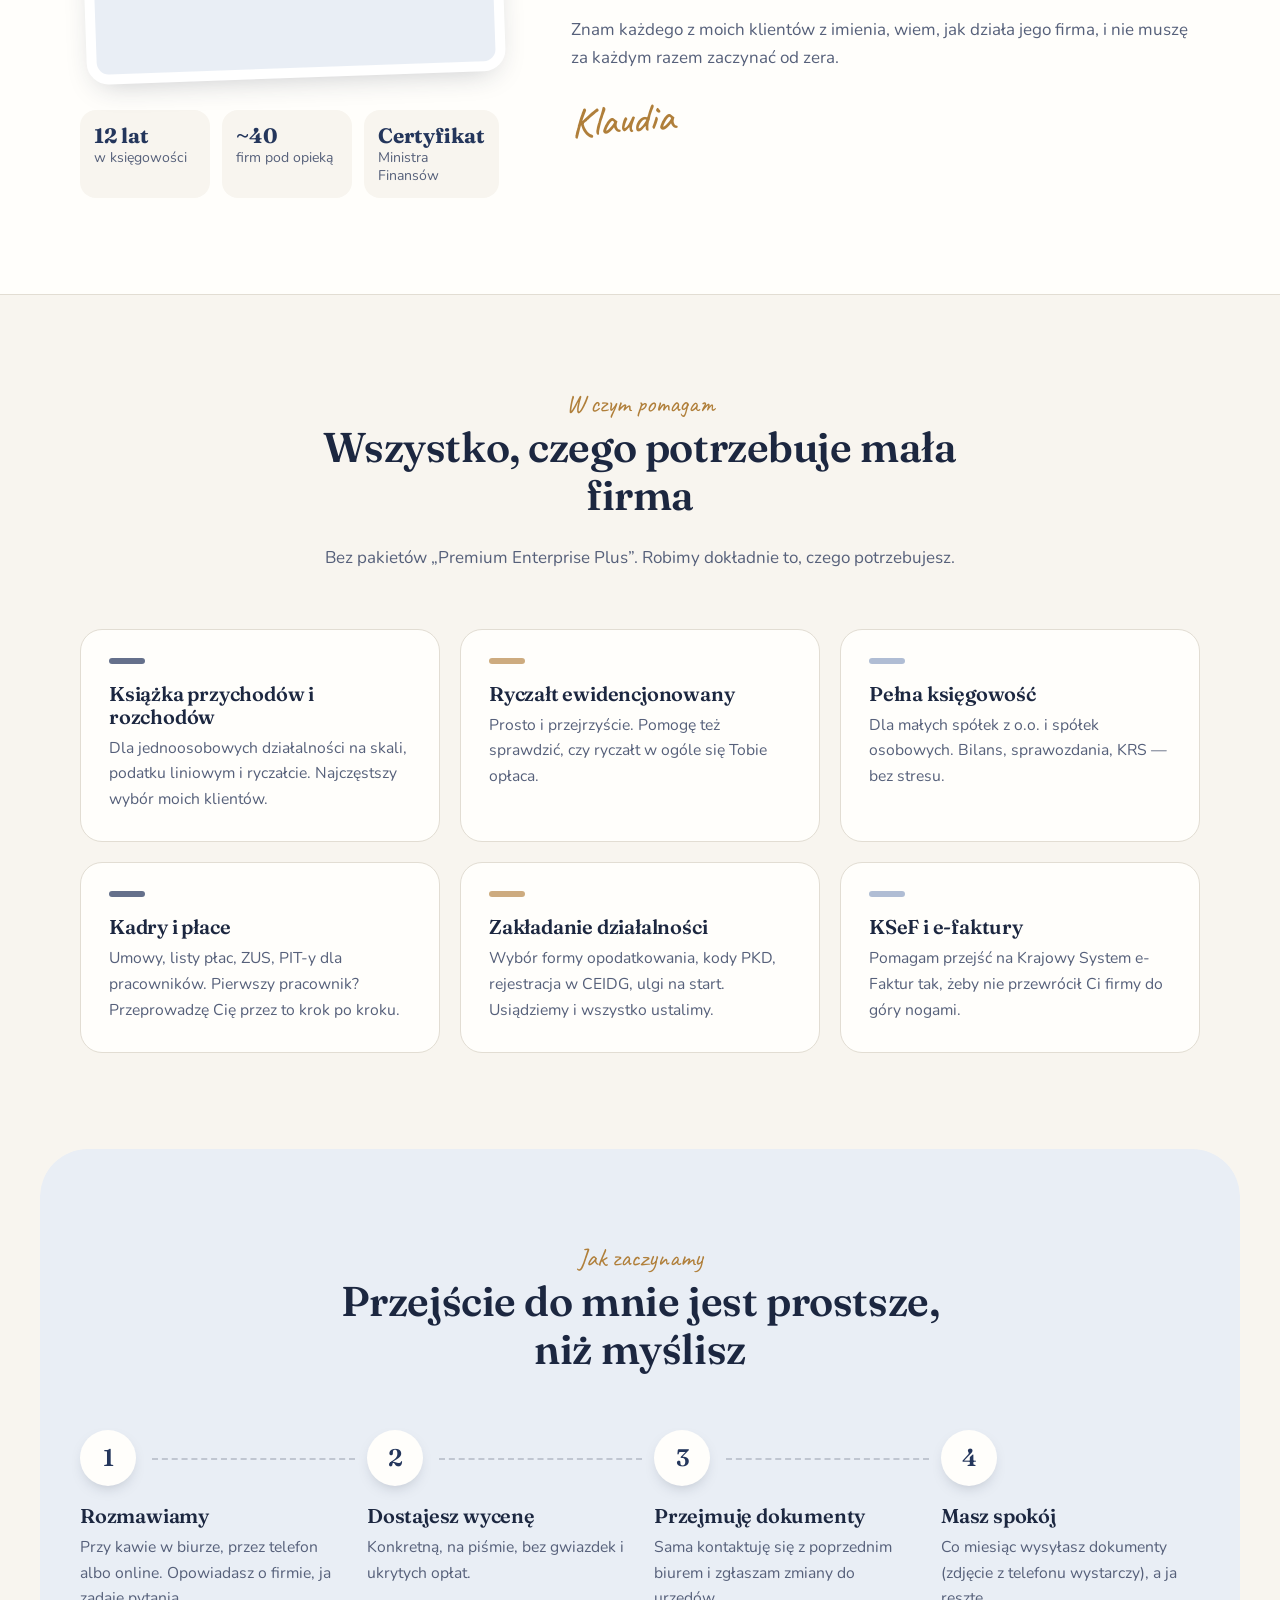
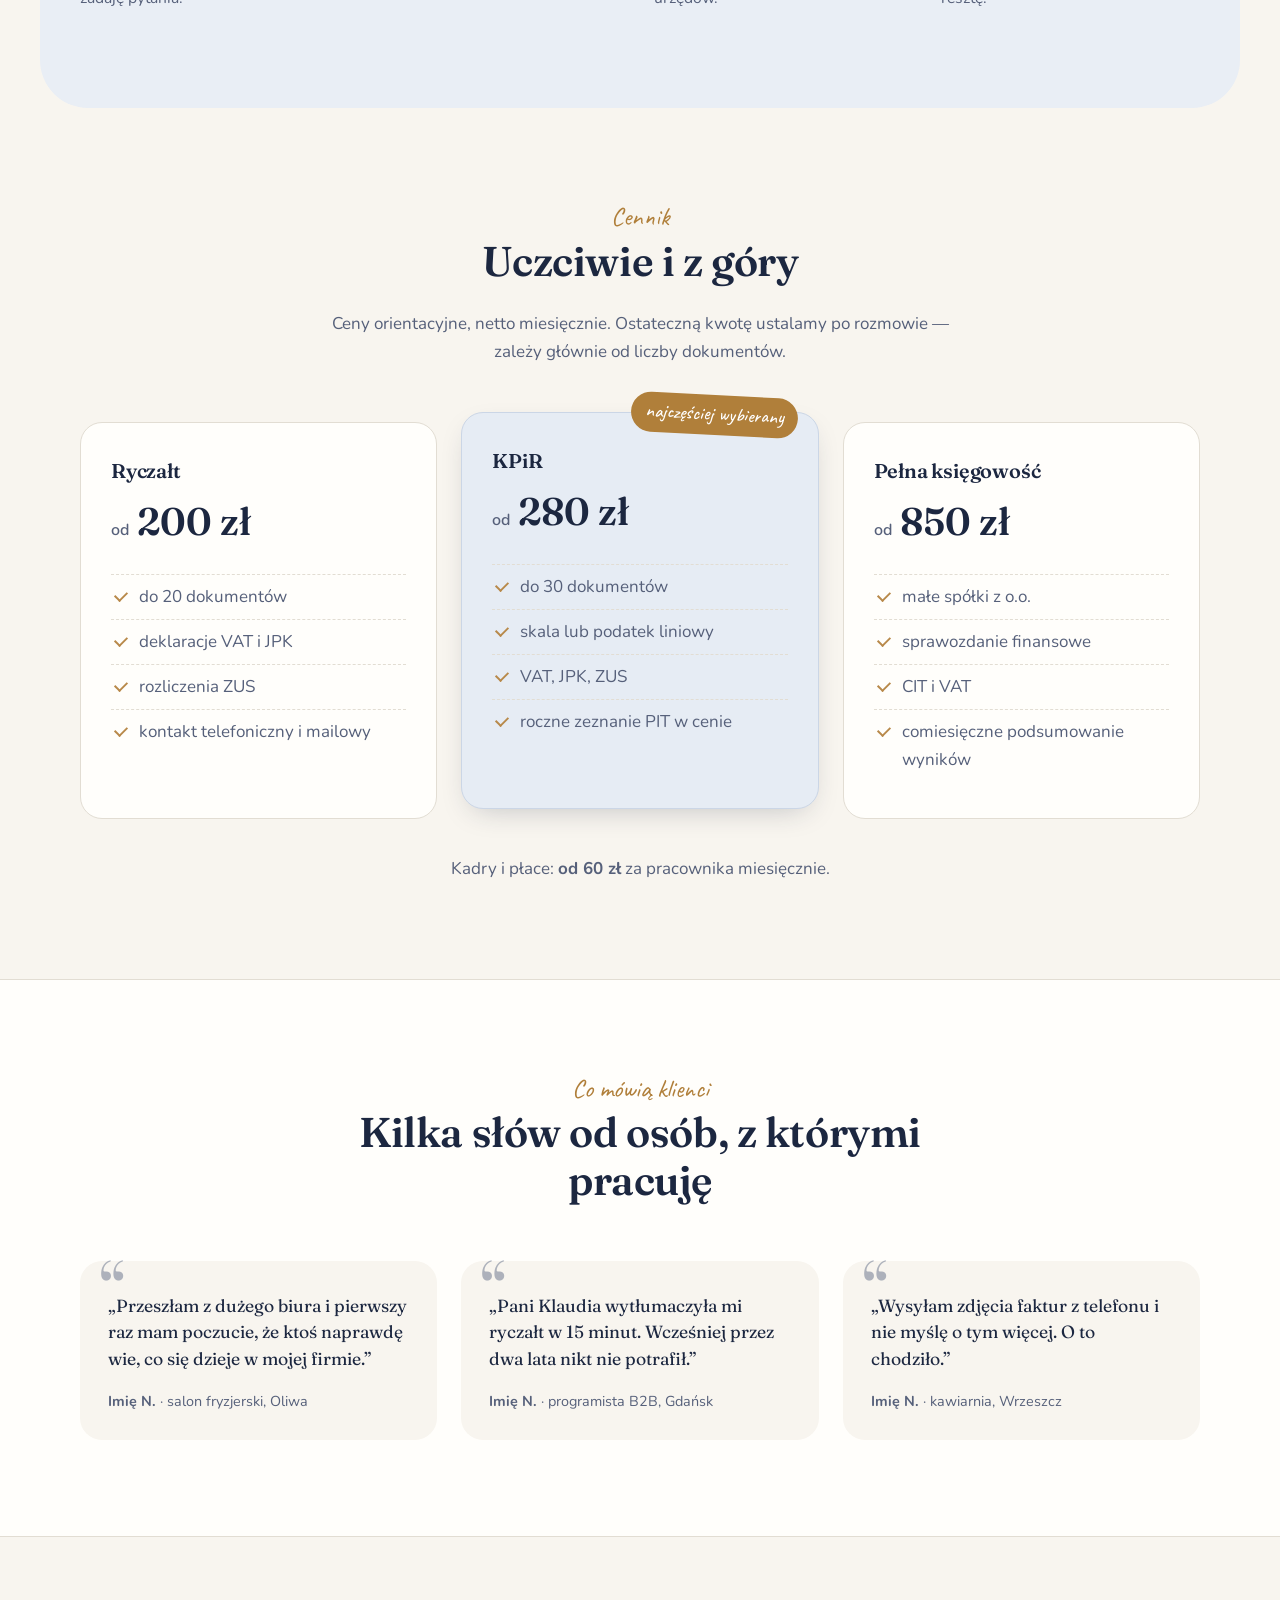
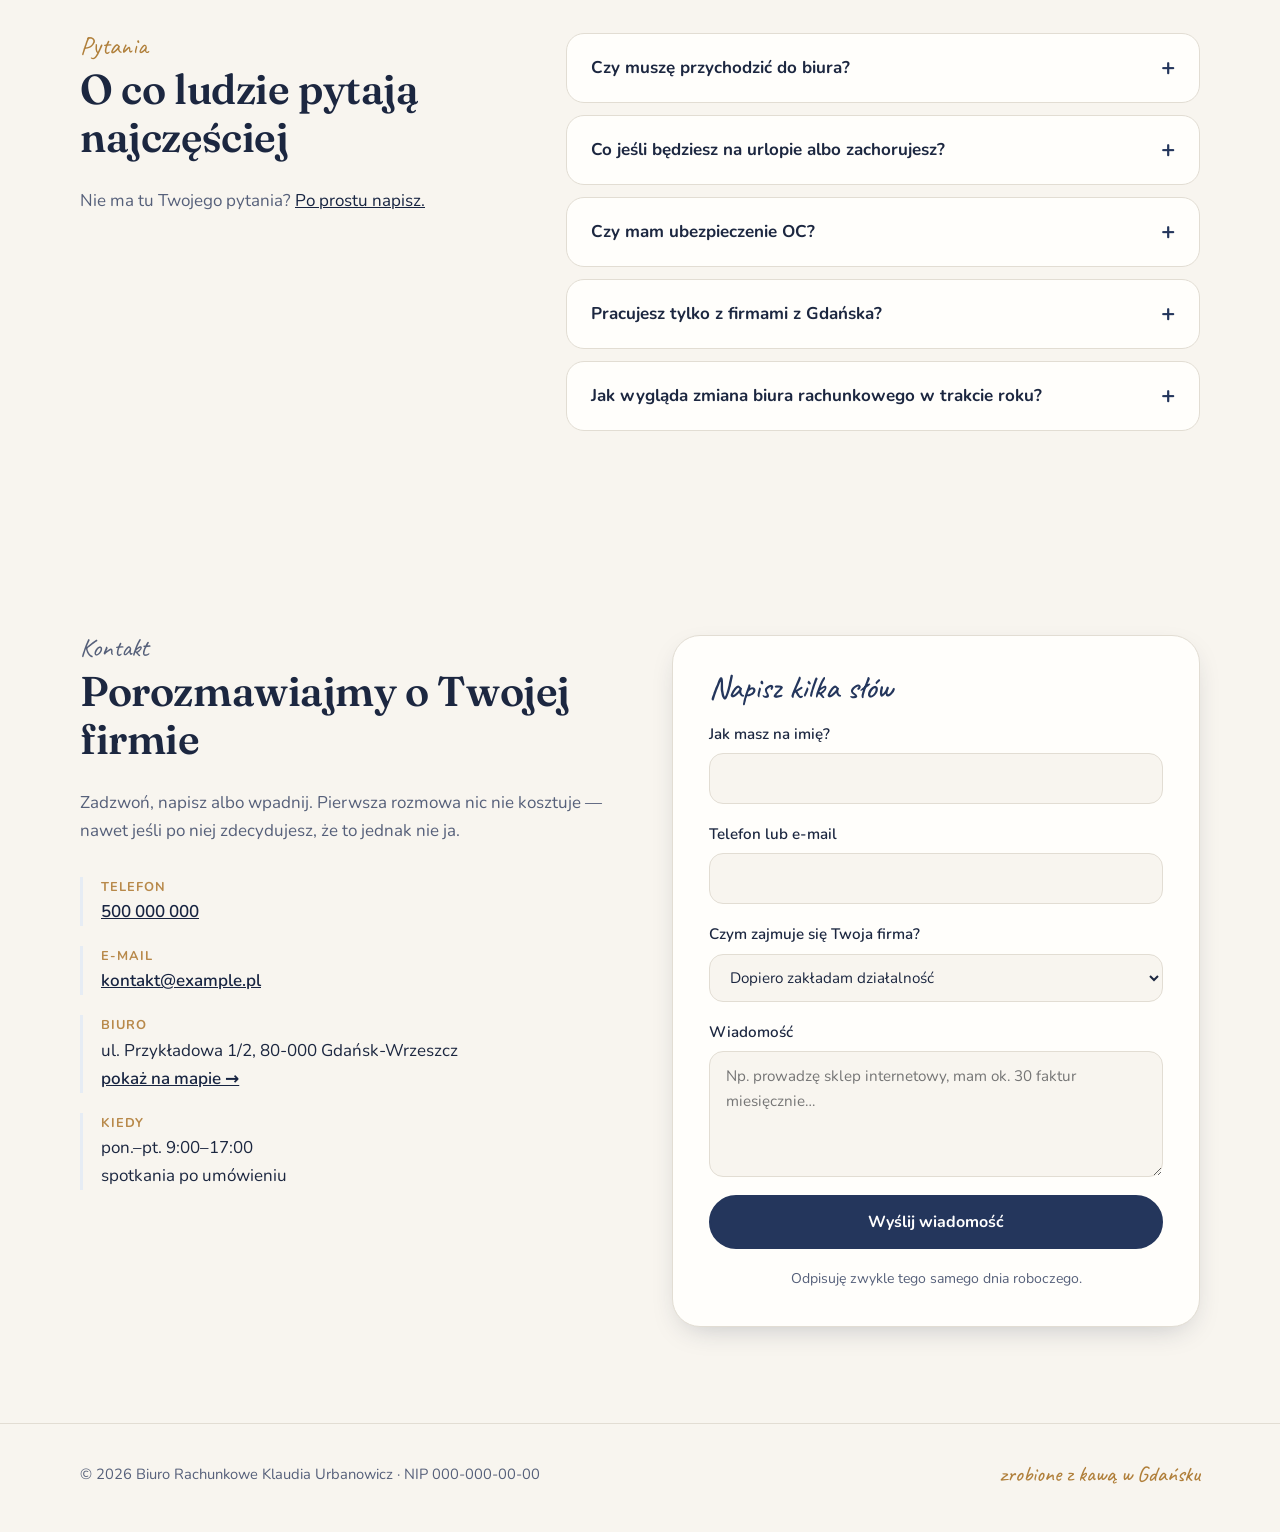
==== commit b5585332: "Granat jako strona główna, nowa wersja TOTAL oparta na logo, zdjęcie Klaudii - index.html/style.css:" ====
--- a/index.html
+++ b/index.html
@@ -1,4 +1,4 @@
-<!doctype html>
+﻿<!doctype html>
 <html lang="pl">
 <head>
   <meta charset="utf-8">
@@ -54,14 +54,9 @@
     </div>
 
     <div class="hero__photo">
-      <!-- Podmień na prawdziwe zdjęcie: <img src="zdjecie.jpg" alt="Klaudia Urbanowicz w swoim biurze"> -->
       <div class="portrait">
-        <svg viewBox="0 0 200 200" aria-hidden="true" class="portrait__art">
-          <circle cx="100" cy="78" r="34" fill="#E9C9A8"/>
-          <path d="M60 70c0-28 18-44 40-44s42 14 40 46c-6-10-18-20-40-22-18 2-32 10-40 20z" fill="#7A4E3A"/>
-          <path d="M40 200c4-44 30-70 60-70s56 26 60 70z" fill="#C8664A"/>
-        </svg>
-        <span class="hand portrait__label">tu będzie moje zdjęcie :)</span>
+        <!-- Zdjęcie tymczasowe -->
+        <img src="zdjecie-klaudia.webp" alt="Klaudia Urbanowicz przy biurku w swoim biurze" width="1192" height="1320">
       </div>
       <div class="sticky">
         <span class="hand">Biuro we Wrzeszczu —<br>kawa zawsze gotowa ☕</span>
--- a/style.css
+++ b/style.css
@@ -1,16 +1,17 @@
-:root {
-  --cream: #FBF6EE;
-  --paper: #FFFDF9;
-  --butter: #F4E6CC;
-  --sand: #EADBC4;
-  --ink: #3B2F2A;
-  --ink-soft: #6E5E55;
-  --terra: #C2613F;
-  --terra-dark: #A44F31;
-  --sage: #8C9C7C;
-  --sage-light: #DDE4D3;
+﻿:root {
+  --cream: #F8F5EF;
+  --paper: #FFFEFB;
+  --butter: #E6ECF4;
+  --sand: #E2DDD3;
+  --ink: #1C2740;
+  --ink-soft: #56607A;
+  --accent: #24365C;
+  --accent-dark: #172441;
+  --soft: #B8894A;
+  --soft-light: #E9EEF5;
+  --warm: #B07F3A;
   --radius: 22px;
-  --shadow: 0 10px 30px -12px rgba(92, 60, 40, .25);
+  --shadow: 0 10px 30px -12px rgba(28, 39, 64, .28);
   --serif: 'Fraunces', Georgia, serif;
   --sans: 'Nunito', system-ui, sans-serif;
   --hand: 'Caveat', cursive;
@@ -30,7 +31,7 @@
 }
 
 img { max-width: 100%; display: block; }
-a { color: var(--terra-dark); }
+a { color: var(--accent-dark); }
 
 .wrap { width: min(1120px, 100% - 40px); margin-inline: auto; }
 
@@ -44,7 +45,7 @@
 .eyebrow {
   font-family: var(--hand);
   font-size: 1.6rem;
-  color: var(--terra);
+  color: var(--warm);
   line-height: 1;
   margin-bottom: .3em;
 }
@@ -56,28 +57,28 @@
   display: inline-block;
   padding: 14px 28px;
   border-radius: 999px;
-  background: var(--terra);
+  background: var(--accent);
   color: #fff;
   font-weight: 700;
   text-decoration: none;
-  border: 2px solid var(--terra);
+  border: 2px solid var(--accent);
   transition: transform .2s, background .2s, box-shadow .2s;
   cursor: pointer;
   font-family: inherit;
   font-size: 1rem;
 }
-.btn:hover { background: var(--terra-dark); border-color: var(--terra-dark); transform: translateY(-2px); box-shadow: var(--shadow); }
+.btn:hover { background: var(--accent-dark); border-color: var(--accent-dark); transform: translateY(-2px); box-shadow: var(--shadow); }
 .btn--ghost { background: transparent; color: var(--ink); border-color: var(--sand); }
-.btn--ghost:hover { background: var(--paper); color: var(--ink); border-color: var(--terra); }
+.btn--ghost:hover { background: var(--paper); color: var(--ink); border-color: var(--accent); }
 .btn--small { padding: 9px 20px; font-size: .95rem; }
 .btn--full { width: 100%; }
 
 /* ---------- nawigacja ---------- */
 .nav {
   position: sticky; top: 0; z-index: 50;
-  background: rgba(251, 246, 238, .88);
+  background: rgba(248, 245, 239, .9);
   backdrop-filter: blur(10px);
-  border-bottom: 1px solid rgba(234, 219, 196, .6);
+  border-bottom: 1px solid rgba(226, 221, 211, .7);
 }
 .nav__inner { display: flex; align-items: center; justify-content: space-between; height: 76px; }
 
@@ -86,7 +87,7 @@
   display: grid; place-items: center;
   width: 44px; height: 44px;
   border-radius: 50% 50% 50% 12px;
-  background: var(--terra); color: #fff;
+  background: var(--accent); color: #fff;
   font-family: var(--serif); font-weight: 600;
 }
 .logo__text { font-family: var(--serif); font-weight: 600; font-size: 1.15rem; line-height: 1.1; }
@@ -96,7 +97,7 @@
 .nav__links a:not(.btn) { color: var(--ink); text-decoration: none; font-weight: 600; font-size: .98rem; position: relative; }
 .nav__links a:not(.btn)::after {
   content: ''; position: absolute; left: 0; right: 0; bottom: -4px; height: 2px;
-  background: var(--terra); transform: scaleX(0); transition: transform .25s; transform-origin: left;
+  background: var(--accent); transform: scaleX(0); transition: transform .25s; transform-origin: left;
   border-radius: 2px;
 }
 .nav__links a:not(.btn):hover::after { transform: scaleX(1); }
@@ -111,17 +112,17 @@
 /* ---------- hero ---------- */
 .hero { padding: 72px 0 96px; overflow: hidden; }
 .hero__grid { display: grid; grid-template-columns: 1.15fr .85fr; gap: 64px; align-items: center; }
-.hero__hello { font-size: 2rem; color: var(--terra); margin-bottom: 4px; transform: rotate(-3deg); display: inline-block; }
+.hero__hello { font-size: 2rem; color: var(--warm); margin-bottom: 4px; transform: rotate(-3deg); display: inline-block; }
 .hero h1 { margin-bottom: 24px; }
 .underline { position: relative; white-space: nowrap; z-index: 0; }
 .underline::after {
   content: ''; position: absolute; left: -4px; right: -4px; bottom: 2px; height: .38em; z-index: -1;
-  background: url("data:image/svg+xml,%3Csvg xmlns='http://www.w3.org/2000/svg' viewBox='0 0 200 20' preserveAspectRatio='none'%3E%3Cpath d='M2 14c40-8 90-12 196-6' stroke='%23E4A98E' stroke-width='9' fill='none' stroke-linecap='round'/%3E%3C/svg%3E") no-repeat center / 100% 100%;
+  background: url("data:image/svg+xml,%3Csvg xmlns='http://www.w3.org/2000/svg' viewBox='0 0 200 20' preserveAspectRatio='none'%3E%3Cpath d='M2 14c40-8 90-12 196-6' stroke='%23E3C38F' stroke-width='9' fill='none' stroke-linecap='round'/%3E%3C/svg%3E") no-repeat center / 100% 100%;
 }
 .lead { font-size: 1.2rem; color: var(--ink-soft); max-width: 540px; margin-bottom: 32px; }
 .hero__cta { display: flex; flex-wrap: wrap; gap: 14px; }
 .hero__note { margin-top: 18px; font-size: .95rem; color: var(--ink-soft); }
-.hero__note::before { content: '✓ '; color: var(--sage); font-weight: 700; }
+.hero__note::before { content: '✓ '; color: var(--soft); font-weight: 700; }
 
 .hero__photo { position: relative; justify-self: center; width: 100%; max-width: 400px; }
 .portrait {
@@ -133,27 +134,27 @@
   box-shadow: var(--shadow);
   display: flex; align-items: flex-end; justify-content: center;
 }
-.portrait img { width: 100%; height: 100%; object-fit: cover; }
+.portrait img { width: 100%; height: 100%; object-fit: cover; object-position: 50% 25%; }
 .portrait__art { width: 80%; }
 .portrait__label { position: absolute; top: 34%; left: 0; right: 0; text-align: center; font-size: 1.4rem; color: var(--ink-soft); }
 
 .sticky {
   position: absolute; z-index: 3; left: -40px; bottom: 40px;
-  background: #FFF4C9;
+  background: #FBF1DC;
   padding: 16px 20px;
   font-size: 1.35rem; line-height: 1.2;
   transform: rotate(-5deg);
-  box-shadow: 0 8px 20px -8px rgba(92, 60, 40, .35);
+  box-shadow: 0 8px 20px -8px rgba(28, 39, 64, .3);
   border-radius: 3px;
 }
 .sticky::before {
   content: ''; position: absolute; top: -10px; left: 50%; width: 60px; height: 20px; margin-left: -30px;
-  background: rgba(194, 97, 63, .25); transform: rotate(3deg);
-}
-
-.leaf { position: absolute; border-radius: 0 100% 0 100%; background: var(--sage-light); z-index: 1; }
+  background: rgba(201, 151, 79, .35); transform: rotate(3deg);
+}
+
+.leaf { position: absolute; border-radius: 0 100% 0 100%; background: #D5DEEB; z-index: 1; }
 .leaf--1 { width: 140px; height: 140px; top: -30px; right: -40px; transform: rotate(20deg); }
-.leaf--2 { width: 90px; height: 90px; bottom: -20px; right: 10px; background: var(--sage); opacity: .45; transform: rotate(-30deg); }
+.leaf--2 { width: 90px; height: 90px; bottom: -20px; right: 10px; background: var(--accent); opacity: .18; transform: rotate(-30deg); }
 
 /* ---------- dlaczego ja ---------- */
 .why { padding-top: 0; }
@@ -173,7 +174,7 @@
   display: grid; place-items: center;
   margin-bottom: 20px;
 }
-.card__icon svg { width: 24px; height: 24px; fill: var(--terra); }
+.card__icon svg { width: 24px; height: 24px; fill: var(--accent); }
 
 /* ---------- o mnie ---------- */
 .about { background: var(--paper); border-block: 1px solid var(--sand); }
@@ -181,7 +182,7 @@
 .about__frame {
   aspect-ratio: 1;
   border-radius: var(--radius);
-  background: var(--sage-light);
+  background: var(--soft-light);
   overflow: hidden;
   transform: rotate(-2deg);
   box-shadow: var(--shadow);
@@ -197,10 +198,10 @@
   padding: 12px 14px;
   font-size: .88rem; color: var(--ink-soft); line-height: 1.3;
 }
-.facts strong { display: block; font-family: var(--serif); font-size: 1.3rem; color: var(--terra); }
+.facts strong { display: block; font-family: var(--serif); font-size: 1.3rem; color: var(--accent); }
 .about__text p { margin-bottom: 1em; color: var(--ink-soft); }
 .about__text h2 { color: var(--ink); }
-.signature { font-size: 2.6rem; color: var(--terra) !important; margin-top: -4px; transform: rotate(-4deg); display: inline-block; }
+.signature { font-size: 2.6rem; color: var(--warm) !important; margin-top: -4px; transform: rotate(-4deg); display: inline-block; }
 
 /* ---------- nagłówki sekcji ---------- */
 .section-head { text-align: center; max-width: 640px; margin: 0 auto 56px; }
@@ -218,14 +219,14 @@
 }
 .service::before {
   content: ''; display: block; width: 36px; height: 6px; border-radius: 6px;
-  background: var(--terra); opacity: .7; margin-bottom: 18px;
-}
-.service:nth-child(3n+2)::before { background: var(--sage); }
-.service:nth-child(3n)::before { background: #D9A441; }
+  background: var(--accent); opacity: .7; margin-bottom: 18px;
+}
+.service:nth-child(3n+2)::before { background: var(--soft); }
+.service:nth-child(3n)::before { background: #8FA3C4; }
 .service p { color: var(--ink-soft); font-size: .98rem; }
 
 /* ---------- kroki ---------- */
-.steps { background: var(--sage-light); border-radius: 48px; width: min(1200px, 100% - 24px); margin-inline: auto; }
+.steps { background: var(--soft-light); border-radius: 48px; width: min(1200px, 100% - 24px); margin-inline: auto; }
 .steps__list { list-style: none; display: grid; grid-template-columns: repeat(4, 1fr); gap: 28px; counter-reset: s; }
 .steps__list li { position: relative; }
 .steps__num {
@@ -233,12 +234,12 @@
   width: 56px; height: 56px; margin-bottom: 18px;
   border-radius: 50%;
   background: var(--paper);
-  font-family: var(--serif); font-size: 1.5rem; font-weight: 600; color: var(--terra);
-  box-shadow: 0 6px 16px -8px rgba(60, 80, 50, .4);
+  font-family: var(--serif); font-size: 1.5rem; font-weight: 600; color: var(--accent);
+  box-shadow: 0 6px 16px -8px rgba(28, 39, 64, .35);
 }
 .steps__list li:not(:last-child)::after {
   content: ''; position: absolute; top: 28px; left: 72px; right: -16px;
-  border-top: 2px dashed rgba(59, 47, 42, .2);
+  border-top: 2px dashed rgba(28, 39, 64, .2);
 }
 .steps__list p { color: var(--ink-soft); font-size: .98rem; }
 
@@ -251,10 +252,10 @@
   padding: 36px 30px;
   position: relative;
 }
-.price--featured { background: var(--butter); border-color: #E6CFA3; transform: translateY(-10px); box-shadow: var(--shadow); }
+.price--featured { background: var(--butter); border-color: #CBD6E6; transform: translateY(-10px); box-shadow: var(--shadow); }
 .price__badge {
   position: absolute; top: -18px; right: 20px;
-  background: var(--terra); color: #fff;
+  background: var(--warm); color: #fff;
   padding: 4px 14px; border-radius: 999px;
   font-size: 1.2rem; transform: rotate(3deg);
 }
@@ -262,7 +263,7 @@
 .price__amount span { font-size: 1rem; color: var(--ink-soft); font-family: var(--sans); font-weight: 600; }
 .price ul { list-style: none; }
 .price li { padding: 8px 0 8px 28px; position: relative; color: var(--ink-soft); border-top: 1px dashed var(--sand); }
-.price li::before { content: ''; position: absolute; left: 4px; top: 16px; width: 10px; height: 6px; border-left: 2px solid var(--sage); border-bottom: 2px solid var(--sage); transform: rotate(-45deg); }
+.price li::before { content: ''; position: absolute; left: 4px; top: 16px; width: 10px; height: 6px; border-left: 2px solid var(--soft); border-bottom: 2px solid var(--soft); transform: rotate(-45deg); }
 .pricing__extra { text-align: center; margin-top: 36px; color: var(--ink-soft); }
 
 /* ---------- opinie ---------- */
@@ -276,7 +277,7 @@
 }
 .quote::before {
   content: '“'; position: absolute; top: -8px; left: 20px;
-  font-family: var(--serif); font-size: 5rem; line-height: 1; color: var(--terra); opacity: .35;
+  font-family: var(--serif); font-size: 5rem; line-height: 1; color: var(--accent); opacity: .35;
 }
 .quote blockquote { font-family: var(--serif); font-size: 1.1rem; line-height: 1.5; margin-bottom: 18px; position: relative; }
 .quote figcaption { font-size: .9rem; color: var(--ink-soft); }
@@ -300,7 +301,7 @@
 .faq__list summary::-webkit-details-marker { display: none; }
 .faq__list summary::after {
   content: '+'; position: absolute; right: 0; top: 50%; transform: translateY(-50%);
-  font-size: 1.5rem; color: var(--terra); transition: transform .25s;
+  font-size: 1.5rem; color: var(--accent); transition: transform .25s;
 }
 .faq__list details[open] summary::after { transform: translateY(-50%) rotate(45deg); }
 .faq__list details p { padding-bottom: 20px; color: var(--ink-soft); }
@@ -310,7 +311,7 @@
 .contact__info > p { color: var(--ink-soft); }
 .contact__list { list-style: none; margin-top: 32px; display: grid; gap: 20px; }
 .contact__list li { padding-left: 18px; border-left: 3px solid var(--butter); }
-.contact__label { display: block; font-size: .8rem; font-weight: 700; letter-spacing: .08em; text-transform: uppercase; color: var(--sage); }
+.contact__label { display: block; font-size: .8rem; font-weight: 700; letter-spacing: .08em; text-transform: uppercase; color: var(--soft); }
 .contact__list a { font-weight: 600; }
 
 .contact__form {
@@ -321,7 +322,7 @@
   box-shadow: var(--shadow);
   display: grid; gap: 18px;
 }
-.contact__form-title { font-size: 2rem; color: var(--terra); line-height: 1; }
+.contact__form-title { font-size: 2rem; color: var(--accent); line-height: 1; }
 .contact__form label { display: grid; gap: 6px; font-weight: 600; font-size: .95rem; }
 .contact__form input,
 .contact__form select,
@@ -336,14 +337,14 @@
 }
 .contact__form input:focus,
 .contact__form select:focus,
-.contact__form textarea:focus { outline: none; border-color: var(--terra); background: #fff; }
+.contact__form textarea:focus { outline: none; border-color: var(--accent); background: #fff; }
 .contact__form textarea { resize: vertical; }
 .contact__small { font-size: .88rem; color: var(--ink-soft); text-align: center; }
 
 /* ---------- stopka ---------- */
 .footer { padding: 32px 0 40px; border-top: 1px solid var(--sand); color: var(--ink-soft); font-size: .92rem; }
 .footer__inner { display: flex; justify-content: space-between; align-items: center; flex-wrap: wrap; gap: 8px; }
-.footer .hand { font-size: 1.35rem; color: var(--terra); }
+.footer .hand { font-size: 1.35rem; color: var(--warm); }
 
 /* ---------- responsywność ---------- */
 @media (max-width: 960px) {
